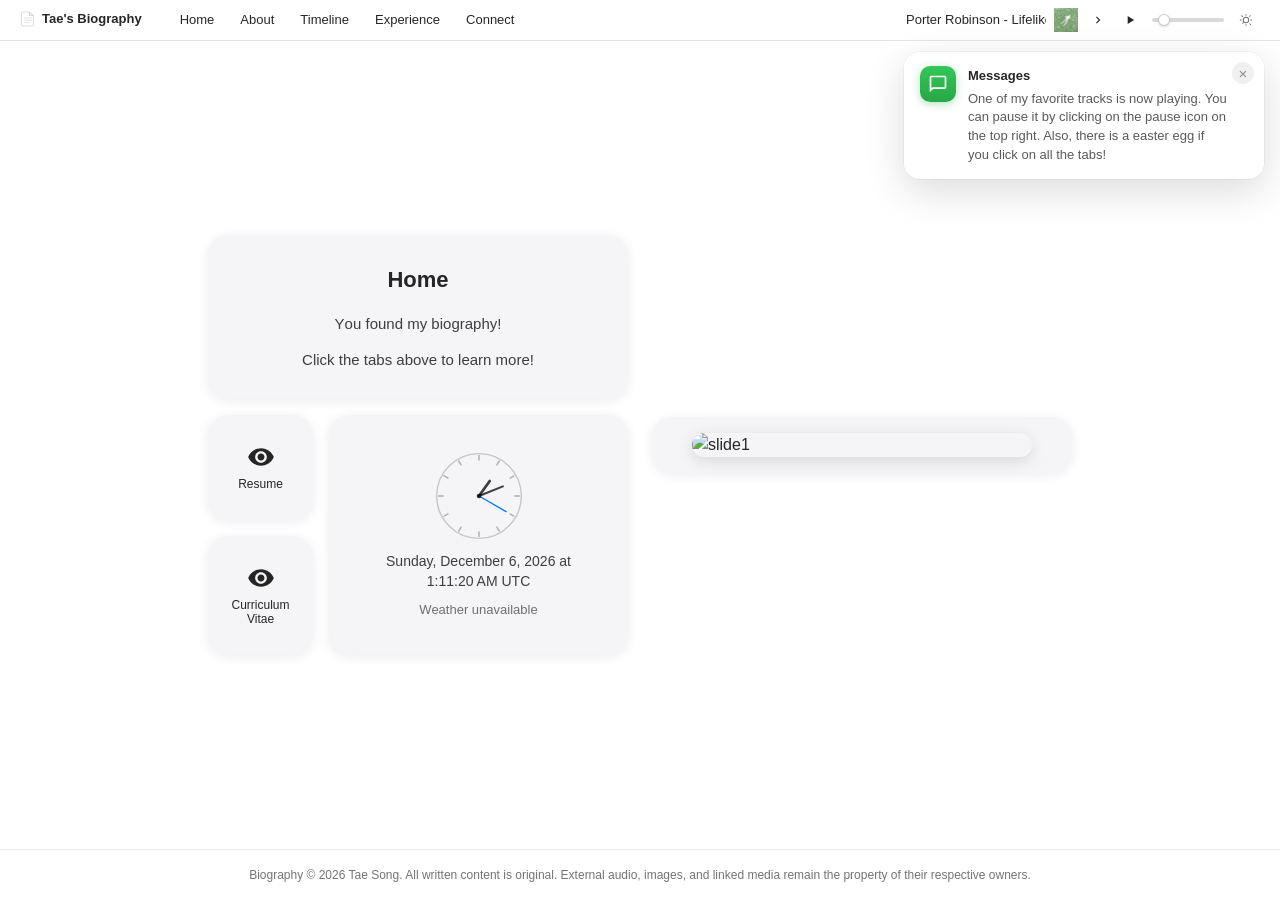
==== index.html @ cfa3c1d7 "Update 0.1 Updated grammar Updated Melon project tab Updated meta bubbles within project tabs Update" ====
<!DOCTYPE html>
<html lang="en">
<head>
    <meta charset="UTF-8">
    <meta name="viewport" content="width=device-width, initial-scale=1.0">
    <title>Tae's Portfolio</title>
    <script>
        (function () {
            var loc = window.location;
            var base = document.createElement('base');

            function applyTheme() {
                var storedTheme = null;
                try { storedTheme = localStorage.getItem('theme-preference'); } catch (e) {}
                var systemDark = window.matchMedia('(prefers-color-scheme: dark)').matches;
                if (storedTheme === 'dark' || (storedTheme !== 'light' && systemDark)) {
                    document.documentElement.classList.add('system-dark-mode');
                    document.documentElement.style.colorScheme = 'dark';
                } else {
                    document.documentElement.style.colorScheme = 'light';
                }
            }

            if (loc.protocol === 'file:') {
                base.href = loc.href.slice(0, loc.href.lastIndexOf('/') + 1);
                document.head.appendChild(base);
                applyTheme();
                return;
            }

            var path = loc.pathname;
            var lastSegment = path.split('/').pop() || '';
            if (!lastSegment.includes('.') && !path.endsWith('/')) {
                loc.replace(path + '/' + loc.search + loc.hash);
                return;
            }

            base.href = path.endsWith('/') ? path : path.slice(0, path.lastIndexOf('/') + 1);
            document.head.appendChild(base);
            applyTheme();
        })();
    </script>
    <link rel="stylesheet" href="style.css">
</head>
<body>
    <nav>
        <div class="menu-bar-brand-wrap">
            <button type="button" class="menu-bar-brand" id="brandMenuBtn" aria-haspopup="true" aria-expanded="false" aria-controls="brandMenu">
                <svg class="menu-bar-doc-icon" viewBox="0 0 16 16" aria-hidden="true">
                    <path fill="#ffffff" stroke="rgba(0, 0, 0, 0.18)" stroke-width="0.75" d="M2.5 1h6.793L13.5 4.707V14a1 1 0 0 1-1 1H2.5a1 1 0 0 1-1-1V2a1 1 0 0 1 1-1z"/>
                    <path fill="rgba(0, 0, 0, 0.05)" stroke="rgba(0, 0, 0, 0.18)" stroke-width="0.75" d="M9.293 1H9.5v3.5H13.5"/>
                    <path fill="none" stroke="rgba(0, 0, 0, 0.15)" stroke-width="0.75" stroke-linecap="round" d="M4.5 7h7M4.5 9.25h7M4.5 11.5h4.5"/>
                </svg>
                <span class="menu-bar-title" data-content="site-title">Tae's Portfolio</span>
            </button>
            <div class="brand-menu" id="brandMenu" hidden role="menu" aria-label="Site information">
                <ul class="brand-menu-list" data-content="brand-dates"></ul>
            </div>
        </div>
        <a href="#home" data-page="home" class="active">Home</a>
        <a href="#about" data-page="about">About</a>
        <a href="#timeline" data-page="timeline">Timeline</a>
        <a href="#experience" data-page="experience">Experience</a>
        <a href="#connect" data-page="connect">Connect</a>

        <div class="music-player">
            <span class="music-title" id="musicTitle">
                <span class="music-title-track">
                    <span class="music-title-copy">Porter Robinson - Lifelike (Official Audio)</span>
                    <span class="music-title-copy" aria-hidden="true">Porter Robinson - Lifelike (Official Audio)</span>
                </span>
            </span>
            <img src="misc/nav/audio-cover.jpg" alt="Porter Robinson - Lifelike cover" class="music-cover" width="24" height="24">
            <a href="https://youtu.be/ijmUdI_c-fk?si=U2_dOmO92Yh82moR" class="music-link" target="_blank" rel="noopener noreferrer" aria-label="Open Porter Robinson - Lifelike (Official Audio) on YouTube">
                <svg class="music-link-icon" viewBox="0 0 24 24" aria-hidden="true">
                    <path fill="currentColor" d="M8.59 16.59L13.17 12 8.59 7.41 10 6l6 6-6 6-1.41-1.41z"/>
                </svg>
            </a>
            <button type="button" class="music-btn" id="playPause" aria-label="Play music" aria-pressed="false">
                <svg class="music-icon" id="playIcon" viewBox="0 0 24 24" aria-hidden="true">
                    <path fill="currentColor" d="M8 5v14l11-7z"/>
                </svg>
                <svg class="music-icon hidden" id="pauseIcon" viewBox="0 0 24 24" aria-hidden="true">
                    <path fill="currentColor" d="M6 4h4v16H6V4zm8 0h4v16h-4V4z"/>
                </svg>
            </button>
            <input type="range" id="volumeControl" class="volume-slider" min="0" max="1" step="0.01" value="0.1" aria-label="Volume">
            <button type="button" class="music-theme-btn" id="musicThemeBtn" aria-label="Switch to dark mode">
                <svg class="music-theme-icon-svg music-theme-icon-light" viewBox="0 0 24 24" aria-hidden="true">
                    <path fill="currentColor" d="M12 17.5a5.5 5.5 0 1 1 0-11 5.5 5.5 0 0 1 0 11Zm0-1.75a3.75 3.75 0 1 0 0-7.5 3.75 3.75 0 0 0 0 7.5ZM12 1.25a.75.75 0 0 1 .75.75v2.19a.75.75 0 0 1-1.5 0V2a.75.75 0 0 1 .75-.75Zm0 17.81a.75.75 0 0 1 .75.75V22a.75.75 0 0 1-1.5 0v-2.19a.75.75 0 0 1 .75-.75ZM4.05 4.05a.75.75 0 0 1 1.06 0l1.55 1.55a.75.75 0 1 1-1.06 1.06L4.05 5.11a.75.75 0 0 1 0-1.06Zm13.85 13.85a.75.75 0 0 1 1.06 0l1.55 1.55a.75.75 0 1 1-1.06 1.06l-1.55-1.55a.75.75 0 0 1 0-1.06ZM1.25 12a.75.75 0 0 1 .75-.75h2.19a.75.75 0 0 1 0 1.5H2a.75.75 0 0 1-.75-.75Zm17.81 0a.75.75 0 0 1 .75-.75H22a.75.75 0 0 1 0 1.5h-2.19a.75.75 0 0 1-.75-.75ZM5.6 18.4a.75.75 0 0 1 0-1.06l1.55-1.55a.75.75 0 1 1 1.06 1.06l-1.55 1.55a.75.75 0 0 1-1.06 0ZM17.45 6.55a.75.75 0 0 1 0-1.06l1.55-1.55a.75.75 0 1 1 1.06 1.06l-1.55 1.55a.75.75 0 0 1-1.06 0Z"/>
                </svg>
                <svg class="music-theme-icon-svg music-theme-icon-dark" viewBox="0 0 24 24" aria-hidden="true">
                    <path fill="currentColor" d="M12.1 2.25c.35 0 .67.2.82.52 1.17 2.44 3.7 4.14 6.65 4.14.62 0 1.22.08 1.8.23a.88.88 0 0 1 .62 1.01c-.91 4.36-4.68 7.6-9.15 7.6-5.15 0-9.33-4.18-9.33-9.33 0-3.82 2.3-7.1 5.59-8.53a.88.88 0 0 1 1.02.5 8.64 8.64 0 0 0 1.58 3.36Z"/>
                </svg>
            </button>
        </div>
    </nav>

    <audio id="audio" loop>
        <source src="misc/nav/audio1.mp3" type="audio/mpeg">
        Your browser does not support the audio element.
    </audio>

    <div class="page-viewport" id="pageViewport">
        <section class="page-panel is-active" data-page="home" aria-label="Home">
            <div class="home-main">
                <div class="home-left">
                    <div class="bubble bubble-text" data-content="home-bubble"></div>
                    <div class="home-actions">
                        <div class="home-downloads">
                            <button type="button" class="bubble bubble-preview-btn" data-content="home-download" data-download-id="resume" aria-label="Preview resume">
                                <svg class="preview-icon" viewBox="0 0 24 24" aria-hidden="true">
                                    <path fill="currentColor" d="M12 4.5C7 4.5 2.73 7.61 1 12c1.73 4.39 6 7.5 11 7.5s9.27-3.11 11-7.5c-1.73-4.39-6-7.5-11-7.5zM12 17c-2.76 0-5-2.24-5-5s2.24-5 5-5 5 2.24 5 5-2.24 5-5 5zm0-8c-1.66 0-3 1.34-3 3s1.34 3 3 3 3-1.34 3-3-1.34-3-3-3z"/>
                                </svg>
                                <span></span>
                            </button>
                            <button type="button" class="bubble bubble-preview-btn" data-content="home-download" data-download-id="cv" aria-label="Preview curriculum vitae">
                                <svg class="preview-icon" viewBox="0 0 24 24" aria-hidden="true">
                                    <path fill="currentColor" d="M12 4.5C7 4.5 2.73 7.61 1 12c1.73 4.39 6 7.5 11 7.5s9.27-3.11 11-7.5c-1.73-4.39-6-7.5-11-7.5zM12 17c-2.76 0-5-2.24-5-5s2.24-5 5-5 5 2.24 5 5-2.24 5-5 5zm0-8c-1.66 0-3 1.34-3 3s1.34 3 3 3 3-1.34 3-3-1.34-3-3-3z"/>
                                </svg>
                                <span></span>
                            </button>
                        </div>
                        <div class="bubble bubble-date" aria-live="polite">
                            <div class="analog-clock" id="local-analog-clock" aria-hidden="true">
                                <svg class="analog-clock-face" viewBox="0 0 100 100" role="presentation">
                                    <circle class="analog-clock-ring" cx="50" cy="50" r="46"></circle>
                                    <line class="analog-clock-tick" x1="50" y1="6" x2="50" y2="11"></line>
                                    <line class="analog-clock-tick" x1="50" y1="6" x2="50" y2="11" transform="rotate(30 50 50)"></line>
                                    <line class="analog-clock-tick" x1="50" y1="6" x2="50" y2="11" transform="rotate(60 50 50)"></line>
                                    <line class="analog-clock-tick" x1="50" y1="6" x2="50" y2="11" transform="rotate(90 50 50)"></line>
                                    <line class="analog-clock-tick" x1="50" y1="6" x2="50" y2="11" transform="rotate(120 50 50)"></line>
                                    <line class="analog-clock-tick" x1="50" y1="6" x2="50" y2="11" transform="rotate(150 50 50)"></line>
                                    <line class="analog-clock-tick" x1="50" y1="6" x2="50" y2="11" transform="rotate(180 50 50)"></line>
                                    <line class="analog-clock-tick" x1="50" y1="6" x2="50" y2="11" transform="rotate(210 50 50)"></line>
                                    <line class="analog-clock-tick" x1="50" y1="6" x2="50" y2="11" transform="rotate(240 50 50)"></line>
                                    <line class="analog-clock-tick" x1="50" y1="6" x2="50" y2="11" transform="rotate(270 50 50)"></line>
                                    <line class="analog-clock-tick" x1="50" y1="6" x2="50" y2="11" transform="rotate(300 50 50)"></line>
                                    <line class="analog-clock-tick" x1="50" y1="6" x2="50" y2="11" transform="rotate(330 50 50)"></line>
                                    <line class="analog-clock-hand analog-clock-hour" x1="50" y1="50" x2="50" y2="30"></line>
                                    <line class="analog-clock-hand analog-clock-minute" x1="50" y1="50" x2="50" y2="22"></line>
                                    <line class="analog-clock-hand analog-clock-second" x1="50" y1="50" x2="50" y2="16"></line>
                                    <circle class="analog-clock-cap" cx="50" cy="50" r="2.5"></circle>
                                </svg>
                            </div>
                            <time id="local-date"></time>
                            <p class="bubble-weather" id="local-weather">Loading weather…</p>
                        </div>
                    </div>
                </div>
                <div class="bubble bubble-image">
                    <img src="misc/home/slide1.jpg" alt="" data-content="home-image">
                </div>
            </div>
        </section>

        <section class="page-panel" data-page="about" aria-label="About">
            <div class="about-main">
                <div class="about-header" data-content="about-header"></div>

                <div class="about-bubbles" data-content="about-bubbles"></div>
            </div>
        </section>

        <section class="page-panel" data-page="timeline" aria-label="Timeline">
            <div class="timeline-main">
                <div class="timeline-header" data-content="timeline-header"></div>

                <div class="timeline-sections" data-content="timeline-sections"></div>
            </div>
        </section>

        <section class="page-panel" data-page="experience" aria-label="Experience">
            <div class="experience-main">
                <div class="about-header" data-content="experience-header"></div>

                <div class="experience-columns">
                    <section class="experience-column" aria-labelledby="experience-professional-heading">
                        <h3 class="experience-column-heading" id="experience-professional-heading" data-content="experience-professional-heading"></h3>
                        <div class="experience-items" data-content="experience-professional-items"></div>
                    </section>

                    <section class="experience-column" aria-labelledby="experience-academic-heading">
                        <h3 class="experience-column-heading" id="experience-academic-heading" data-content="experience-academic-heading"></h3>
                        <div class="experience-items" data-content="experience-academic-items"></div>
                    </section>
                </div>

                <section class="experience-projects" aria-labelledby="experience-projects-heading">
                    <h3 class="experience-column-heading" id="experience-projects-heading" data-content="experience-projects-heading"></h3>
                    <div class="experience-items experience-projects-items" data-content="experience-projects-items"></div>
                </section>
            </div>
        </section>

        <section class="page-panel" data-page="connect" aria-label="Connect">
            <div class="connect-main">
                <div class="connect-header" data-content="connect-header"></div>

                <div class="connect-links">
                    <a href="https://www.instagram.com/soju.tae/" class="bubble connect-bubble" data-connect="instagram" target="_blank" rel="noopener noreferrer">
                        <svg class="connect-icon" viewBox="0 0 24 24" aria-hidden="true">
                            <path fill="currentColor" d="M12 2.163c3.204 0 3.584.012 4.85.07 3.252.148 4.771 1.691 4.919 4.919.058 1.265.069 1.645.069 4.849 0 3.205-.012 3.584-.069 4.849-.149 3.225-1.664 4.771-4.919 4.919-1.266.058-1.644.07-4.85.07-3.204 0-3.584-.012-4.849-.07-3.26-.149-4.771-1.699-4.919-4.92-.058-1.265-.07-1.644-.07-4.849 0-3.204.013-3.583.07-4.849.149-3.227 1.664-4.771 4.919-4.919 1.266-.057 1.645-.069 4.849-.069zm0-2.163c-3.259 0-3.667.014-4.947.072-4.358.2-6.78 2.618-6.98 6.98-.059 1.281-.073 1.689-.073 4.948 0 3.259.014 3.668.072 4.948.2 4.358 2.618 6.78 6.98 6.98 1.281.058 1.689.072 4.948.072 3.259 0 3.668-.014 4.948-.072 4.354-.2 6.782-2.618 6.979-6.98.059-1.28.073-1.689.073-4.948 0-3.259-.014-3.667-.072-4.947-.196-4.354-2.617-6.78-6.979-6.98-1.281-.059-1.69-.073-4.949-.073zm0 5.838c-3.403 0-6.162 2.759-6.162 6.162s2.759 6.163 6.162 6.163 6.162-2.759 6.162-6.163c0-3.403-2.759-6.162-6.162-6.162zm0 10.162c-2.209 0-4-1.79-4-4 0-2.209 1.791-4 4-4s4 1.791 4 4c0 2.21-1.791 4-4 4zm6.406-11.845c-.796 0-1.441.645-1.441 1.44s.645 1.44 1.441 1.44c.795 0 1.439-.645 1.439-1.44s-.644-1.44-1.439-1.44z"/>
                        </svg>
                        <span></span>
                    </a>

                    <a href="https://www.facebook.com/song.tw.01" class="bubble connect-bubble" data-connect="facebook" target="_blank" rel="noopener noreferrer">
                        <svg class="connect-icon" viewBox="0 0 24 24" aria-hidden="true">
                            <path fill="currentColor" d="M24 12.073c0-6.627-5.373-12-12-12s-12 5.373-12 12c0 5.99 4.388 10.954 10.125 11.854v-8.385H7.078v-3.47h3.047V9.43c0-3.007 1.792-4.669 4.533-4.669 1.312 0 2.686.235 2.686.235v2.953H15.83c-1.491 0-1.956.925-1.956 1.874v2.25h3.328l-.532 3.47h-2.796v8.385C19.612 23.027 24 18.062 24 12.073z"/>
                        </svg>
                        <span></span>
                    </a>

                    <a href="https://www.linkedin.com/in/twsong/" class="bubble connect-bubble" data-connect="linkedin" target="_blank" rel="noopener noreferrer">
                        <svg class="connect-icon" viewBox="0 0 24 24" aria-hidden="true">
                            <path fill="currentColor" d="M20.447 20.452h-3.554v-5.569c0-1.328-.027-3.037-1.852-3.037-1.853 0-2.136 1.445-2.136 2.939v5.667H9.351V9h3.414v1.561h.046c.477-.9 1.637-1.85 3.37-1.85 3.601 0 4.267 2.37 4.267 5.455v6.286zM5.337 7.433c-1.144 0-2.063-.926-2.063-2.065 0-1.138.92-2.063 2.063-2.063 1.14 0 2.064.925 2.064 2.063 0 1.139-.925 2.065-2.064 2.065zm1.782 13.019H3.555V9h3.564v11.452zM22.225 0H1.771C.792 0 0 .774 0 1.729v20.542C0 23.227.792 24 1.771 24h20.451C23.2 24 24 23.227 24 22.271V1.729C24 .774 23.2 0 22.222 0h.003z"/>
                        </svg>
                        <span></span>
                    </a>

                    <button type="button" class="bubble connect-bubble" id="emailBubble" data-connect="email" aria-haspopup="dialog" aria-controls="emailPopup">
                        <span class="connect-icon connect-icon-at" aria-hidden="true">@</span>
                        <span></span>
                    </button>
                </div>
            </div>
        </section>

        <section class="page-panel" data-page="easter-egg" aria-label="Easter Egg" hidden>
            <div class="easter-egg-main">
                <div class="bubble easter-egg-bubble">
                    <div class="easter-egg-gif-stage">
                        <img src="misc/easter-egg/ee-intro.gif" alt="U I A cat" class="easter-egg-gif" width="200" height="200" loading="lazy" decoding="async">
                    </div>
                </div>
            </div>
        </section>
    </div>

    <footer>
        <p data-content="footer"></p>
    </footer>

    <div class="pdf-preview" id="pdfPreview" hidden>
        <div class="pdf-preview-backdrop" data-close-preview></div>
        <div class="pdf-preview-dialog bubble" role="dialog" aria-modal="true" aria-labelledby="pdfPreviewTitle">
            <div class="pdf-preview-header">
                <div class="window-controls">
                    <button type="button" class="window-control window-control-close" data-close-preview aria-label="Close preview"></button>
                    <button type="button" class="window-control window-control-maximize" aria-label="Enter full screen" aria-pressed="false"></button>
                </div>
                <h3 id="pdfPreviewTitle">Preview</h3>
            </div>
            <iframe id="pdfPreviewFrame" class="pdf-preview-frame" title="PDF preview"></iframe>
        </div>
    </div>

    <div class="email-popup" id="emailPopup" hidden>
        <div class="email-popup-backdrop" data-close-email></div>
        <div class="email-popup-dialog bubble" role="dialog" aria-modal="true" aria-labelledby="emailPopupTitle">
            <div class="email-popup-header">
                <div class="window-controls">
                    <button type="button" class="window-control window-control-close" data-close-email aria-label="Close email popup"></button>
                    <button type="button" class="window-control window-control-maximize" aria-label="Enter full screen" aria-pressed="false"></button>
                </div>
                <h3 id="emailPopupTitle">Email</h3>
            </div>
            <div class="email-popup-body">
                <form id="emailForm" class="email-compose-form" novalidate>
                    <label class="email-field">
                        <span class="email-field-label">Your email</span>
                        <input type="email" id="emailFrom" name="email" required autocomplete="email" placeholder="you@example.com">
                    </label>
                    <label class="email-field">
                        <span class="email-field-label">Subject</span>
                        <input type="text" id="emailSubject" name="subject" required autocomplete="off" placeholder="What's this about?">
                    </label>
                    <label class="email-field">
                        <span class="email-field-label">Message</span>
                        <textarea id="emailMessage" name="message" required rows="5" placeholder="Write your message…"></textarea>
                    </label>
                    <input type="text" name="_honey" class="email-honey" tabindex="-1" autocomplete="off" aria-hidden="true">
                    <div class="email-form-actions">
                        <button type="submit" class="bubble email-send-btn" id="emailSubmitBtn">Send Email</button>
                    </div>
                    <p class="email-form-status" id="emailFormStatus" role="status" aria-live="polite" hidden></p>
                </form>
            </div>
        </div>
    </div>

    <div class="experience-popup" id="experiencePopup" hidden>
        <div class="experience-popup-backdrop" data-close-experience></div>
        <div class="experience-popup-dialog bubble" role="dialog" aria-modal="true" aria-labelledby="experiencePopupOrganization">
            <div class="experience-popup-chrome">
                <div class="window-controls">
                    <button type="button" class="window-control window-control-close" data-close-experience aria-label="Close experience popup"></button>
                    <button type="button" class="window-control window-control-maximize" aria-label="Enter full screen" aria-pressed="false"></button>
                </div>
            </div>
            <div class="experience-popup-content">
                <div class="bubble experience-popup-section experience-popup-header-section">
                    <div class="experience-popup-header-inner">
                        <div class="experience-popup-logos" id="experiencePopupLogos"></div>
                        <h3 class="experience-popup-organization" id="experiencePopupOrganization"></h3>
                    </div>
                </div>
                <div class="bubble experience-popup-section experience-popup-subheader-section" id="experiencePopupSubheaderCombined">
                    <p class="experience-popup-meta" id="experiencePopupLocationCombined"></p>
                    <p class="experience-popup-meta" id="experiencePopupDurationCombined"></p>
                </div>
                <div class="bubble experience-popup-section experience-popup-meta-section" id="experiencePopupLocationSection" hidden>
                    <p class="experience-popup-tags-heading">Location</p>
                    <p class="experience-popup-meta" id="experiencePopupLocation"></p>
                </div>
                <div class="bubble experience-popup-section experience-popup-meta-section" id="experiencePopupDurationSection" hidden>
                    <p class="experience-popup-tags-heading">Duration</p>
                    <p class="experience-popup-meta" id="experiencePopupDuration"></p>
                </div>
                <div class="bubble experience-popup-section experience-popup-meta-section" id="experiencePopupStatusSection" hidden>
                    <p class="experience-popup-tags-heading">Status</p>
                    <p class="experience-popup-meta" id="experiencePopupStatus"></p>
                </div>
                <div class="bubble experience-popup-section experience-popup-meta-section" id="experiencePopupTypeSection" hidden>
                    <p class="experience-popup-tags-heading">Type</p>
                    <p class="experience-popup-meta" id="experiencePopupType"></p>
                </div>
                <div class="bubble experience-popup-section experience-popup-meta-section" id="experiencePopupTitleSection" hidden>
                    <p class="experience-popup-tags-heading">Title</p>
                    <p class="experience-popup-meta" id="experiencePopupTitle"></p>
                </div>
                <div class="bubble experience-popup-section experience-popup-meta-section" id="experiencePopupUnitSection" hidden>
                    <p class="experience-popup-tags-heading">Unit</p>
                    <p class="experience-popup-meta" id="experiencePopupUnit"></p>
                </div>
                <div class="bubble experience-popup-section experience-popup-meta-section" id="experiencePopupMajorSection" hidden>
                    <p class="experience-popup-tags-heading">Major</p>
                    <p class="experience-popup-meta" id="experiencePopupFocus"></p>
                </div>
                <div class="bubble experience-popup-section experience-popup-meta-section" id="experiencePopupMinorSection" hidden>
                    <p class="experience-popup-tags-heading">Minor</p>
                    <p class="experience-popup-meta" id="experiencePopupSecondaryFocus"></p>
                </div>
                <div class="bubble experience-popup-section experience-popup-meta-section" id="experiencePopupWebsiteSection" hidden>
                    <p class="experience-popup-tags-heading">Website</p>
                    <a class="experience-popup-meta experience-popup-website-link" id="experiencePopupWebsite" href="#" target="_blank" rel="noopener noreferrer"></a>
                </div>
                <div class="bubble experience-popup-section experience-popup-body-section">
                    <p class="experience-popup-tags-heading">Details</p>
                    <div id="experiencePopupBody"></div>
                </div>
                <div class="bubble experience-popup-section experience-popup-courses-section" id="experiencePopupCourses" hidden>
                    <p class="experience-popup-tags-heading">Courses</p>
                    <div class="sub-bubbles experience-popup-tag-list" id="experiencePopupCourseList"></div>
                </div>
                <div class="bubble experience-popup-section experience-popup-tools-section" id="experiencePopupLanguage" hidden>
                    <p class="experience-popup-tags-heading">Language</p>
                    <div class="sub-bubbles experience-popup-tag-list" id="experiencePopupLanguageList"></div>
                </div>
                <div class="bubble experience-popup-section experience-popup-tools-section" id="experiencePopupTools" hidden>
                    <p class="experience-popup-tags-heading">Tools</p>
                    <div class="sub-bubbles experience-popup-tag-list" id="experiencePopupToolsList"></div>
                </div>
                <div class="bubble experience-popup-section experience-popup-tools-section" id="experiencePopupServices" hidden>
                    <p class="experience-popup-tags-heading">Services</p>
                    <div class="sub-bubbles experience-popup-tag-list" id="experiencePopupServicesList"></div>
                </div>
                <div class="bubble experience-popup-section experience-popup-tools-section" id="experiencePopupResources" hidden>
                    <p class="experience-popup-tags-heading">Resources</p>
                    <div class="sub-bubbles experience-popup-tag-list" id="experiencePopupResourcesList"></div>
                </div>
                <div class="bubble experience-popup-section experience-popup-credentials-section" id="experiencePopupCredentials">
                    <p class="experience-popup-tags-heading">Honors &amp; Credentials</p>
                    <div class="sub-bubbles experience-popup-tag-list" id="experiencePopupCredentialsList"></div>
                </div>
            </div>
        </div>
    </div>

    <div class="page-toast-stack" id="pageToastStack" hidden role="status" aria-live="polite"></div>

    <script src="audio.js"></script>
    <script src="app.js"></script>
</body>
</html>
---- style.css ----
:root {
	--primary-color: #000000;
	--font-system: -apple-system, BlinkMacSystemFont, "SF Pro Text", "Helvetica Neue", sans-serif;
	--page-bg: #ffffff;
	--page-text: rgba(0, 0, 0, 0.85);
	--surface-bg: #f5f5f7;
	--surface-hover: #ebebed;
	--surface-elevated-bg: #ffffff;
	--card-bg: #ffffff;
	--nav-bg: #ffffff;
	--footer-bg: #ffffff;
	--footer-text: rgba(0, 0, 0, 0.55);
	--border-color: rgba(0, 0, 0, 0.1);
	--border-subtle: rgba(0, 0, 0, 0.08);
	--bubble-shadow: 0 2px 12px rgba(0, 0, 0, 0.08);
	--text-secondary: rgba(0, 0, 0, 0.75);
	--text-muted: rgba(0, 0, 0, 0.55);
	--text-heading: rgba(0, 0, 0, 0.92);
	--text-body: rgba(0, 0, 0, 0.75);
	--text-caption: rgba(0, 0, 0, 0.65);
	--text-subtle: rgba(0, 0, 0, 0.55);
	--text-faint: rgba(0, 0, 0, 0.42);
	--toast-bg: rgba(255, 255, 255, 0.78);
	--toast-close-bg: rgba(0, 0, 0, 0.06);
	--toast-close-hover-bg: rgba(0, 0, 0, 0.1);
	--input-bg: #ffffff;
	--input-border: rgba(0, 0, 0, 0.12);
	--input-text: rgba(0, 0, 0, 0.85);
	--chrome-border: rgba(0, 0, 0, 0.08);
	--menu-bg: rgba(255, 255, 255, 0.92);
	--nav-icon-color: rgba(0, 0, 0, 0.85);
	--nav-icon-color-muted: rgba(0, 0, 0, 0.55);
	--timeline-line-color: rgba(0, 0, 0, 0.15);
	--timeline-dot-border: rgba(0, 0, 0, 0.35);
	--timeline-dot-bg: #ffffff;
}

* {
	box-sizing: border-box;
}

html {
	-webkit-text-size-adjust: 100%;
	color-scheme: light dark;
	background-color: var(--page-bg);
}

body {
	font-family: var(--font-system);
	line-height: 1.5;
	margin: 0;
	min-height: 100vh;
	display: flex;
	flex-direction: column;
	background-color: var(--page-bg);
	color: var(--page-text);
}

a {
	text-decoration: none;
	color: var(--primary-color);
}

nav {
	display: flex;
	align-items: center;
	justify-content: flex-start;
	gap: 2px;
	width: 100%;
	padding: 6px 16px;
	border-bottom: 1px solid var(--border-color);
	background-color: var(--nav-bg);
	flex-shrink: 0;
}

nav a {
	display: inline-block;
	padding: 2px 10px;
	margin: 0 2px;
	font-size: 13px;
	font-weight: 400;
	line-height: 16px;
	color: rgba(0, 0, 0, 0.85);
	border-radius: 4px;
	transition: background-color 0.12s ease;
}

nav a:hover {
	background-color: rgba(0, 0, 0, 0.08);
}

nav a:active {
	background-color: rgba(0, 0, 0, 0.12);
}

nav a.active {
	font-weight: 500;
}

.nav-easter-egg {
	display: inline-block;
}

nav .menu-bar-brand-wrap {
	position: relative;
	margin-right: 8px;
}

nav .menu-bar-brand {
	display: inline-flex;
	align-items: center;
	gap: 6px;
	padding: 2px 6px 2px 4px;
	border: none;
	background: transparent;
	border-radius: 4px;
	font-family: inherit;
	cursor: pointer;
	transition: background-color 0.12s ease;
}

nav .menu-bar-brand:hover {
	background-color: rgba(0, 0, 0, 0.08);
}

nav .menu-bar-brand:active,
nav .menu-bar-brand.is-open {
	background-color: rgba(0, 0, 0, 0.12);
}

.brand-menu {
	position: absolute;
	top: calc(100% + 6px);
	left: 0;
	z-index: 1200;
	min-width: 240px;
	padding: 4px 0;
	background: var(--menu-bg);
	backdrop-filter: blur(24px) saturate(180%);
	-webkit-backdrop-filter: blur(24px) saturate(180%);
	border-radius: 10px;
	box-shadow:
		0 8px 32px rgba(0, 0, 0, 0.14),
		0 0 0 0.5px rgba(0, 0, 0, 0.1);
}

.brand-menu[hidden] {
	display: none;
}

.brand-menu-list {
	list-style: none;
	margin: 0;
	padding: 0;
}

.brand-menu-list li {
	padding: 8px 14px;
	font-size: 13px;
	line-height: 1.35;
	color: var(--text-body);
	white-space: nowrap;
}

.menu-bar-doc-icon {
	width: 16px;
	height: 16px;
	flex-shrink: 0;
}

nav .menu-bar-title {
	padding: 2px 10px 2px 0;
	font-size: 13px;
	font-weight: 700;
	line-height: 16px;
	color: rgba(0, 0, 0, 0.85);
}

.music-player {
	margin-left: auto;
	display: flex;
	align-items: center;
	gap: 8px;
	padding: 2px 6px;
	border-radius: 6px;
}

.music-theme-btn {
	display: inline-flex;
	align-items: center;
	justify-content: center;
	width: 24px;
	height: 24px;
	padding: 0;
	border: none;
	border-radius: 4px;
	background: transparent;
	cursor: pointer;
	color: var(--nav-icon-color-muted);
	flex-shrink: 0;
	transition: background-color 0.12s ease, color 0.12s ease;
}

.music-theme-btn:hover {
	background-color: rgba(0, 0, 0, 0.08);
}

.music-theme-btn:active {
	background-color: rgba(0, 0, 0, 0.12);
}

.music-theme-icon-svg {
	width: 14px;
	height: 14px;
}

.music-theme-icon-dark {
	display: none;
}

html.system-dark-mode .music-theme-icon-light,
html.easter-egg-dark-mode .music-theme-icon-light {
	display: none;
}

html.system-dark-mode .music-theme-icon-dark,
html.easter-egg-dark-mode .music-theme-icon-dark {
	display: block;
}

.music-title {
	max-width: 140px;
	overflow: hidden;
	font-size: 13px;
	font-weight: 400;
	line-height: 16px;
	color: rgba(0, 0, 0, 0.85);
	flex-shrink: 0;
}

.music-title-track {
	display: inline-flex;
	align-items: center;
	white-space: nowrap;
	will-change: transform;
}

.music-title-copy {
	flex-shrink: 0;
}

.music-title-copy + .music-title-copy {
	padding-left: 2.5em;
}

.music-title.is-scrolling .music-title-track {
	animation: music-title-stream var(--scroll-duration, 12s) linear infinite;
}

.music-title.is-scrolling.is-marquee-paused .music-title-track {
	animation-play-state: paused;
}

@keyframes music-title-stream {
	from {
		transform: translateX(0);
	}

	to {
		transform: translateX(calc(-1 * var(--marquee-distance, 0px)));
	}
}

@media (prefers-reduced-motion: reduce) {
	.music-title.is-scrolling .music-title-track {
		animation: none;
	}

	.music-title {
		text-overflow: ellipsis;
	}

	.music-title-copy + .music-title-copy {
		display: none;
	}
}

nav .music-link {
	display: inline-flex;
	align-items: center;
	justify-content: center;
	width: 24px;
	height: 24px;
	padding: 0;
	margin: 0;
	flex-shrink: 0;
	border-radius: 4px;
	color: var(--nav-icon-color);
	transition: background-color 0.12s ease, color 0.12s ease;
}

nav .music-link:hover {
	background-color: rgba(0, 0, 0, 0.08);
}

nav .music-link:active {
	background-color: rgba(0, 0, 0, 0.12);
}

.music-link-icon {
	display: block;
	width: 14px;
	height: 14px;
	flex-shrink: 0;
}

.music-btn {
	display: inline-flex;
	align-items: center;
	justify-content: center;
	width: 24px;
	height: 24px;
	padding: 0;
	border: none;
	border-radius: 4px;
	background: transparent;
	color: var(--nav-icon-color);
	cursor: pointer;
	transition: background-color 0.12s ease, color 0.12s ease;
}

.music-btn.is-playing {
	background-color: rgba(0, 0, 0, 0.08);
}

.music-btn:hover {
	background-color: rgba(0, 0, 0, 0.08);
}

.music-btn:active {
	background-color: rgba(0, 0, 0, 0.12);
}

.music-icon {
	width: 14px;
	height: 14px;
}

.music-icon.hidden {
	display: none;
}

.volume-slider {
	-webkit-appearance: none;
	appearance: none;
	width: 72px;
	height: 4px;
	border-radius: 2px;
	background: rgba(0, 0, 0, 0.15);
	outline: none;
	cursor: pointer;
}

.volume-slider::-webkit-slider-thumb {
	-webkit-appearance: none;
	appearance: none;
	width: 12px;
	height: 12px;
	border-radius: 50%;
	background: #fff;
	border: 1px solid rgba(0, 0, 0, 0.2);
	box-shadow: 0 1px 3px rgba(0, 0, 0, 0.15);
}

.volume-slider::-moz-range-thumb {
	width: 12px;
	height: 12px;
	border-radius: 50%;
	background: #fff;
	border: 1px solid rgba(0, 0, 0, 0.2);
	box-shadow: 0 1px 3px rgba(0, 0, 0, 0.15);
}

.volume-slider::-moz-range-track {
	height: 4px;
	border-radius: 2px;
	background: rgba(0, 0, 0, 0.15);
}

#audio {
	display: none;
}

.page-viewport {
	flex: 1;
	position: relative;
	overflow: hidden;
	min-height: 0;
}

.page-panel {
	position: absolute;
	inset: 0;
	overflow-x: hidden;
	overflow-y: auto;
	padding: 32px 24px;
	visibility: hidden;
	pointer-events: none;
}

.page-panel[hidden] {
	display: none !important;
	visibility: hidden !important;
	pointer-events: none !important;
}

.page-panel.is-active {
	visibility: visible;
	pointer-events: auto;
	z-index: 1;
}

.page-panel.is-animating {
	transition: transform var(--page-transition-duration, 0.11s) cubic-bezier(0.22, 1, 0.36, 1);
	will-change: transform;
}

.page-panel.is-entering.is-animating {
	z-index: 3;
}

.page-panel.is-exiting.is-animating {
	z-index: 2;
}

.page-panel.is-entering.from-right {
	transform: translateX(100%);
}

.page-panel.is-entering.from-left {
	transform: translateX(-100%);
}

.page-panel.is-exiting.to-left.is-visible {
	transform: translateX(-100%);
}

.page-panel.is-exiting.to-right.is-visible {
	transform: translateX(100%);
}

.page-panel.is-entering.is-visible {
	transform: translateX(0);
}

@media (prefers-reduced-motion: reduce) {
	.page-panel.is-animating {
		transition: none;
	}
}

footer {
	text-align: center;
	padding: 16px;
	font-size: 12px;
	color: var(--footer-text);
	border-top: 1px solid var(--border-subtle);
	background-color: var(--footer-bg);
	flex-shrink: 0;
}

footer p {
	margin: 0;
}

/* Index — two bubbles */
.home-main {
	display: flex;
	align-items: center;
	justify-content: center;
	gap: 24px;
	flex-wrap: wrap;
	max-width: 960px;
	min-height: 100%;
	margin: 0 auto;
}

.home-left {
	display: flex;
	flex-direction: column;
	gap: 16px;
	flex: 1 1 320px;
	max-width: 420px;
}

.bubble-text {
	text-align: center;
}

.home-welcome {
	text-align: center;
	line-height: 1.55;
	margin: 0 0 10px;
	color: var(--text-body);
}

.home-welcome:last-of-type {
	margin-bottom: 0;
}

.home-welcome.is-waving .wave-char {
	display: inline-block;
	animation: home-welcome-wave 0.55s ease-in-out 1 both;
	animation-delay: calc(var(--wave-i) * 0.045s);
}

@keyframes home-welcome-wave {
	0%,
	100% {
		transform: translateY(0);
	}

	40% {
		transform: translateY(-7px);
	}
}

@media (prefers-reduced-motion: reduce) {
	.home-welcome.is-waving .wave-char {
		animation: none;
	}
}

.home-actions {
	display: flex;
	align-items: stretch;
	gap: 16px;
	width: 100%;
}

.home-downloads {
	display: flex;
	flex-direction: column;
	gap: 16px;
	width: 25%;
	min-width: 88px;
	flex-shrink: 0;
}

.bubble-preview-btn {
	width: 100%;
	aspect-ratio: 1;
	padding: 16px 12px;
	display: flex;
	flex-direction: column;
	align-items: center;
	justify-content: center;
	gap: 6px;
	font-size: 12px;
	font-weight: 500;
	color: inherit;
	border: none;
	font-family: inherit;
	cursor: pointer;
	transition: background-color 0.12s ease, box-shadow 0.12s ease;
}

.bubble-preview-btn span {
	text-align: center;
	line-height: 1.2;
}

.bubble-preview-btn:hover {
	background-color: var(--surface-hover);
	box-shadow: 0 4px 16px rgba(0, 0, 0, 0.1);
}

.preview-icon {
	width: 28px;
	height: 28px;
	color: var(--nav-icon-color);
}

.pdf-preview {
	position: fixed;
	inset: 0;
	z-index: 1000;
	display: flex;
	align-items: center;
	justify-content: center;
	padding: 24px;
	pointer-events: none;
}

.pdf-preview.is-open {
	pointer-events: auto;
}

.pdf-preview[hidden] {
	display: none;
}

.pdf-preview-backdrop {
	position: absolute;
	inset: 0;
	background: rgba(0, 0, 0, 0.35);
	opacity: 0;
	transition: opacity 0.35s ease;
}

.pdf-preview.is-open .pdf-preview-backdrop {
	opacity: 1;
}

.pdf-preview-dialog {
	position: relative;
	width: min(900px, 100%);
	height: min(85vh, 800px);
	padding: 0;
	display: flex;
	flex-direction: column;
	overflow: hidden;
	transform-origin: center center;
	backface-visibility: hidden;
	contain: layout paint;
}

.pdf-preview-dialog.is-flip-animating {
	will-change: transform;
}

.pdf-preview-header,
.pdf-preview-frame {
	opacity: 0;
}

.pdf-preview.is-content-visible .pdf-preview-header,
.pdf-preview.is-content-visible .pdf-preview-frame {
	opacity: 1;
	transition: opacity 0.2s ease;
}

.pdf-preview.is-closing .pdf-preview-header,
.pdf-preview.is-closing .pdf-preview-frame {
	opacity: 0;
	transition: none;
}

.pdf-preview.is-closing .pdf-preview-backdrop {
	opacity: 0;
}

.pdf-preview-header {
	position: relative;
	display: flex;
	align-items: center;
	justify-content: center;
	padding: 12px 20px;
	border-bottom: 1px solid rgba(0, 0, 0, 0.08);
}

.window-controls {
	position: absolute;
	left: 16px;
	z-index: 2;
	display: flex;
	align-items: center;
	gap: 8px;
}

.window-control {
	width: 12px;
	height: 12px;
	border-radius: 50%;
	flex-shrink: 0;
}

.window-control-close {
	border: 0.5px solid rgba(0, 0, 0, 0.12);
	background: #ff5f57;
	padding: 0;
	cursor: pointer;
	display: inline-flex;
	align-items: center;
	justify-content: center;
	color: rgba(0, 0, 0, 0);
	font-size: 10px;
	font-weight: 700;
	line-height: 1;
	transition: color 0.12s ease;
}

.window-controls:hover .window-control-close {
	color: rgba(0, 0, 0, 0.55);
}

.window-control-close::before {
	content: "×";
}

.window-control-minimize {
	background: #febc2e;
	border: 0.5px solid rgba(0, 0, 0, 0.12);
}

.window-control-maximize {
	border: 0.5px solid rgba(0, 0, 0, 0.12);
	background: #28c840;
	padding: 0;
	cursor: pointer;
	display: inline-flex;
	align-items: center;
	justify-content: center;
	color: rgba(0, 0, 0, 0);
	font-size: 9px;
	font-weight: 700;
	line-height: 1;
	transition: color 0.12s ease;
}

.window-controls:hover .window-control-maximize {
	color: rgba(0, 0, 0, 0.55);
}

.window-control-maximize::before {
	content: "⤢";
}

.window-control-maximize[aria-pressed="true"]::before {
	content: "⤡";
}

.pdf-preview:has(.is-fullscreen),
.email-popup:has(.is-fullscreen),
.experience-popup:has(.is-fullscreen) {
	padding: 0;
	align-items: stretch;
}

.pdf-preview-dialog.is-fullscreen,
.email-popup-dialog.is-fullscreen,
.experience-popup-dialog.is-fullscreen {
	width: 100%;
	height: 100%;
	max-width: none;
	max-height: none;
	border-radius: 0;
}

.email-popup-dialog.is-fullscreen {
	display: flex;
	flex-direction: column;
}

.email-popup-dialog.is-fullscreen .email-popup-body {
	flex: 1;
	min-height: 0;
	overflow-y: auto;
}

.pdf-preview-header h3 {
	margin: 0;
	font-size: 13px;
	font-weight: 600;
	color: var(--text-body);
}

.pdf-preview-frame {
	flex: 1;
	width: 100%;
	border: none;
	background: #fff;
	content-visibility: auto;
}

.bubble-date {
	flex: 1;
	padding: 16px 20px;
	display: flex;
	flex-direction: column;
	align-items: center;
	justify-content: center;
	gap: 10px;
	text-align: center;
	font-size: 14px;
	font-weight: 500;
	color: var(--text-body);
	line-height: 1.4;
}

.analog-clock {
	width: 92px;
	height: 92px;
	flex-shrink: 0;
}

.analog-clock-face {
	display: block;
	width: 100%;
	height: 100%;
}

.analog-clock-ring {
	fill: none;
	stroke: var(--text-muted);
	stroke-width: 1.5;
	opacity: 0.35;
}

.analog-clock-tick {
	stroke: var(--text-muted);
	stroke-width: 1.5;
	stroke-linecap: round;
	opacity: 0.55;
}

.analog-clock-hand {
	stroke: var(--text-body);
	stroke-linecap: round;
}

.analog-clock-hour {
	stroke-width: 3;
}

.analog-clock-minute {
	stroke-width: 2.25;
}

.analog-clock-second {
	stroke: rgba(0, 122, 255, 1);
	stroke-width: 1.5;
}

.analog-clock-cap {
	fill: var(--text-body);
}

.bubble-weather {
	margin: 0;
	font-size: 13px;
	font-weight: 500;
	color: var(--text-muted);
}

.bubble {
	background: var(--surface-bg);
	border-radius: 20px;
	padding: 28px 32px;
	box-shadow: var(--bubble-shadow);
}

.bubble-text h2 {
	margin: 0 0 16px;
	font-size: 22px;
	font-weight: 600;
	text-align: center;
	color: var(--page-text);
}

.bubble-text p {
	margin: 0 0 12px;
	font-size: 15px;
	color: var(--text-body);
}

.bubble-text p:last-child {
	margin-bottom: 0;
}

.bubble-image {
	display: flex;
	align-items: center;
	justify-content: center;
	padding: 16px;
	flex: 1 1 320px;
	max-width: 420px;
}

.bubble-image img {
	width: 100%;
	max-width: 340px;
	height: auto;
	border-radius: 12px;
	object-fit: cover;
	box-shadow: 0 4px 16px rgba(0, 0, 0, 0.12);
}

/* About — horizontal bubbles */
.about-main {
	max-width: 100%;
	margin: 0 auto;
	padding-bottom: 16px;
	min-height: 100%;
	display: flex;
	flex-direction: column;
	justify-content: center;
}

.about-header {
	text-align: center;
	margin-bottom: 24px;
	padding: 0 24px;
	width: 100%;
}

.about-header h2 {
	font-size: 22px;
	font-weight: 600;
	margin: 0 0 8px;
	color: var(--text-heading);
}

.about-header p {
	font-size: 15px;
	color: var(--text-body);
	margin: 0;
}

.about-bubbles {
	overflow-x: auto;
	overflow-y: hidden;
	width: 100%;
	padding: 8px 24px 24px;
	scroll-snap-type: x proximity;
	-webkit-overflow-scrolling: touch;
}

.about-bubbles-track {
	display: flex;
	flex-direction: row;
	flex-wrap: nowrap;
	align-items: stretch;
	gap: 20px;
	width: max-content;
	margin-inline: auto;
}

.about-bubble {
	flex: 0 0 320px;
	max-width: 360px;
	scroll-snap-align: center;
	text-align: left;
}

.about-bubble h3 {
	margin: 0 0 12px;
	font-size: 16px;
	font-weight: 600;
	color: var(--text-heading);
}

.about-bubble p {
	margin: 0 0 12px;
	font-size: 15px;
	color: var(--text-body);
	line-height: 1.6;
}

.about-bubble p:last-child {
	margin-bottom: 0;
}

.sub-bubbles {
	display: flex;
	flex-wrap: wrap;
	gap: 10px;
}

.sub-bubble {
	display: inline-flex;
	align-items: center;
	padding: 10px 16px;
	font-size: 14px;
	font-weight: 500;
	line-height: 1.3;
	color: var(--text-body);
	background: var(--surface-elevated-bg);
	border-radius: 14px;
	box-shadow: 0 1px 8px rgba(0, 0, 0, 0.08);
}

/* Connect */
.connect-main {
	display: flex;
	flex-direction: column;
	align-items: center;
	max-width: 480px;
	margin: 0 auto;
	padding-bottom: 16px;
}

.connect-header {
	text-align: center;
	margin-bottom: 24px;
}

.connect-header h2 {
	font-size: 22px;
	font-weight: 600;
	margin: 0 0 8px;
	color: var(--text-heading);
}

.connect-header p {
	font-size: 15px;
	color: var(--text-body);
	margin: 0;
}

.connect-links {
	display: flex;
	flex-direction: column;
	gap: 16px;
	width: 100%;
}

.connect-bubble {
	display: flex;
	align-items: center;
	gap: 14px;
	padding: 18px 24px;
	font-size: 15px;
	font-weight: 500;
	color: var(--page-text);
	background-color: var(--card-bg);
	transition: background-color 0.12s ease, box-shadow 0.12s ease;
}

.connect-bubble:hover {
	background-color: var(--surface-hover);
	box-shadow: 0 4px 16px rgba(0, 0, 0, 0.1);
}

button.connect-bubble {
	width: 100%;
	border: none;
	font-family: inherit;
	cursor: pointer;
	text-align: left;
}

.connect-icon {
	width: 24px;
	height: 24px;
	flex-shrink: 0;
	color: var(--nav-icon-color);
}

.connect-icon-at {
	display: inline-flex;
	align-items: center;
	justify-content: center;
	font-size: 22px;
	font-weight: 600;
	line-height: 1;
}

/* Easter Egg */
.page-panel[data-page="easter-egg"] {
	overflow: hidden;
}

.easter-egg-sparks {
	position: fixed;
	top: 0;
	left: 0;
	display: none;
	width: 100vw;
	height: 100vh;
	pointer-events: none;
	z-index: 10000;
}

.easter-egg-sparks.is-active {
	display: block;
}

.easter-egg-fireflies {
	position: fixed;
	top: 0;
	left: 0;
	display: none;
	width: 100vw;
	height: 100vh;
	pointer-events: none;
	z-index: 1;
}

.easter-egg-fireflies.is-active {
	display: none;
}

html.system-dark-mode .easter-egg-fireflies.is-active,
html.easter-egg-dark-mode .easter-egg-fireflies.is-active {
	display: block;
	opacity: 0;
	transition: opacity 2.8s ease;
}

html.system-dark-mode .easter-egg-fireflies.is-active.is-fading-in,
html.easter-egg-dark-mode .easter-egg-fireflies.is-active.is-fading-in,
html.system-dark-mode .easter-egg-fireflies.is-active.is-continuous,
html.easter-egg-dark-mode .easter-egg-fireflies.is-active.is-continuous {
	opacity: 1;
}

html.system-dark-mode .easter-egg-fireflies.is-active.is-continuous,
html.easter-egg-dark-mode .easter-egg-fireflies.is-active.is-continuous {
	transition: none;
}

@media (prefers-reduced-motion: reduce) {
	html.system-dark-mode .easter-egg-fireflies.is-active,
	html.easter-egg-dark-mode .easter-egg-fireflies.is-active {
		transition: none;
	}

	html.system-dark-mode .easter-egg-fireflies.is-active.is-fading-in,
	html.easter-egg-dark-mode .easter-egg-fireflies.is-active.is-fading-in,
	html.system-dark-mode .easter-egg-fireflies.is-active.is-continuous,
	html.easter-egg-dark-mode .easter-egg-fireflies.is-active.is-continuous {
		opacity: 1;
	}
}

.easter-egg-fireworks {
	position: fixed;
	top: 0;
	left: 0;
	display: none;
	width: 100vw;
	height: 100vh;
	pointer-events: none;
	z-index: 8500;
}

.easter-egg-fireworks.is-active {
	display: block;
}

html.easter-egg-finale-active {
	overflow: hidden;
	overscroll-behavior: none;
}

html.easter-egg-finale-active body {
	overflow: hidden;
	overscroll-behavior: none;
}

.page-viewport.easter-egg-finale-shake {
	animation: easter-egg-page-shake 0.13s linear infinite;
	transform-origin: center center;
	will-change: transform;
}

nav.easter-egg-finale-shake {
	animation: easter-egg-nav-shake 0.11s linear infinite;
	transform-origin: center center;
	will-change: transform;
}

@keyframes easter-egg-page-shake {
	0%, 100% { transform: translate3d(0, 0, 0); }
	20% { transform: translate3d(calc(-2px * var(--shake-intensity, 1)), calc(1px * var(--shake-intensity, 1)), 0); }
	40% { transform: translate3d(calc(2px * var(--shake-intensity, 1)), calc(-1px * var(--shake-intensity, 1)), 0); }
	60% { transform: translate3d(calc(-1px * var(--shake-intensity, 1)), calc(-2px * var(--shake-intensity, 1)), 0); }
	80% { transform: translate3d(calc(1px * var(--shake-intensity, 1)), calc(2px * var(--shake-intensity, 1)), 0); }
}

@keyframes easter-egg-nav-shake {
	0%, 100% { transform: translate3d(0, 0, 0); }
	25% { transform: translate3d(calc(-1px * var(--shake-intensity, 1)), calc(1px * var(--shake-intensity, 1)), 0); }
	50% { transform: translate3d(calc(1px * var(--shake-intensity, 1)), calc(-1px * var(--shake-intensity, 1)), 0); }
	75% { transform: translate3d(calc(-1px * var(--shake-intensity, 1)), 0, 0); }
}

@media (prefers-reduced-motion: reduce) {
	.page-viewport.easter-egg-finale-shake,
	nav.easter-egg-finale-shake {
		animation: none;
	}
}

.easter-egg-main {
	display: flex;
	align-items: center;
	justify-content: center;
	min-height: calc(100vh - 120px);
	padding: 24px;
}

.easter-egg-bubble {
	display: flex;
	align-items: center;
	justify-content: center;
	padding: 28px 32px;
}

.easter-egg-bubble.is-multi-cats {
	padding: 16px;
	width: min(100%, 920px);
}

.easter-egg-gif-stage {
	display: flex;
	align-items: center;
	justify-content: center;
	width: 100%;
}

.easter-egg-gif-stage.is-multi {
	display: grid;
	gap: 10px;
	width: 100%;
	justify-items: center;
}

.easter-egg-gif-stage.is-multi[data-count="12"] {
	grid-template-columns: repeat(4, minmax(0, 1fr));
}

.easter-egg-gif-stage.is-multi[data-count="24"] {
	grid-template-columns: repeat(6, minmax(0, 1fr));
}

.easter-egg-gif {
	display: block;
	width: min(100%, 280px);
	height: auto;
	border-radius: 12px;
}

.easter-egg-gif-stage.is-multi .easter-egg-gif {
	width: 100%;
	max-width: 120px;
}

/* Easter egg — slow dark mode transition */
html.easter-egg-dark-transition {
	--easter-egg-dark-duration: 12s;
}

@media (prefers-reduced-motion: reduce) {
	html.easter-egg-dark-transition {
		--easter-egg-dark-duration: 0.01s;
	}
}

html.easter-egg-dark-transition body,
html.easter-egg-dark-transition nav,
html.easter-egg-dark-transition footer,
html.easter-egg-dark-transition .bubble,
html.easter-egg-dark-transition .brand-menu,
html.easter-egg-dark-transition .page-toast-inner,
html.easter-egg-dark-transition .experience-bubble,
html.easter-egg-dark-transition .connect-bubble,
html.easter-egg-dark-transition nav a,
html.easter-egg-dark-transition nav .menu-bar-title,
html.easter-egg-dark-transition nav .music-title,
html.easter-egg-dark-transition nav .music-theme-btn,
html.easter-egg-dark-transition nav .music-link,
html.easter-egg-dark-transition nav .music-btn,
html.easter-egg-dark-transition .about-header h2,
html.easter-egg-dark-transition .about-header p,
html.easter-egg-dark-transition .connect-header h2,
html.easter-egg-dark-transition .connect-header p,
html.easter-egg-dark-transition .bubble-text p,
html.easter-egg-dark-transition .about-bubble p,
html.easter-egg-dark-transition .brand-menu-list li,
html.easter-egg-dark-transition .page-toast-title,
html.easter-egg-dark-transition .page-toast-message,
html.easter-egg-dark-transition .page-toast-close,
html.easter-egg-dark-transition .experience-column-heading,
html.easter-egg-dark-transition .experience-label,
html.easter-egg-dark-transition .timeline-subheader,
html.easter-egg-dark-transition .timeline-date,
html.easter-egg-dark-transition .timeline-text,
html.easter-egg-dark-transition a {
	transition:
		background-color var(--easter-egg-dark-duration) ease,
		color var(--easter-egg-dark-duration) ease,
		border-color var(--easter-egg-dark-duration) ease,
		box-shadow var(--easter-egg-dark-duration) ease;
}

html.easter-egg-dark-transition .timeline::before,
html.easter-egg-dark-transition .timeline-dot {
	transition:
		background-color var(--easter-egg-dark-duration) ease,
		border-color var(--easter-egg-dark-duration) ease;
}

html.easter-egg-dark-transition body {
	background-color: var(--page-bg);
}

html.system-dark-mode,
html.easter-egg-dark-mode {
	--primary-color: #f5f5f7;
	--page-bg: #0b0b0d;
	--page-text: rgba(255, 255, 255, 0.9);
	--surface-bg: #1a1a1e;
	--surface-hover: #242428;
	--surface-elevated-bg: #242428;
	--card-bg: #1a1a1e;
	--nav-bg: #111114;
	--footer-bg: #111114;
	--footer-text: rgba(255, 255, 255, 0.55);
	--border-color: rgba(255, 255, 255, 0.12);
	--border-subtle: rgba(255, 255, 255, 0.1);
	--bubble-shadow: 0 2px 12px rgba(0, 0, 0, 0.45);
	--text-secondary: rgba(255, 255, 255, 0.7);
	--text-muted: rgba(255, 255, 255, 0.55);
	--text-heading: rgba(255, 255, 255, 0.92);
	--text-body: rgba(255, 255, 255, 0.75);
	--text-caption: rgba(255, 255, 255, 0.65);
	--text-subtle: rgba(255, 255, 255, 0.55);
	--text-faint: rgba(255, 255, 255, 0.42);
	--toast-bg: rgba(28, 28, 30, 0.82);
	--toast-close-bg: rgba(255, 255, 255, 0.1);
	--toast-close-hover-bg: rgba(255, 255, 255, 0.16);
	--input-bg: #2c2c2e;
	--input-border: rgba(255, 255, 255, 0.15);
	--input-text: rgba(255, 255, 255, 0.88);
	--chrome-border: rgba(255, 255, 255, 0.1);
	--menu-bg: rgba(28, 28, 30, 0.92);
	--nav-icon-color: rgba(255, 255, 255, 0.88);
	--nav-icon-color-muted: rgba(255, 255, 255, 0.55);
	--timeline-line-color: rgba(255, 255, 255, 0.42);
	--timeline-dot-border: rgba(255, 255, 255, 0.62);
	--timeline-dot-bg: var(--surface-bg);
	color-scheme: dark;
}

html.theme-changing,
html.theme-changing body,
html.theme-changing nav,
html.theme-changing footer,
html.theme-changing .bubble,
html.theme-changing .experience-bubble,
html.theme-changing .experience-icon,
html.theme-changing .experience-label-icon,
html.theme-changing .experience-popup-logo,
html.theme-changing .connect-bubble,
html.theme-changing .email-send-btn,
html.theme-changing .brand-menu,
html.theme-changing .bubble-date,
html.theme-changing .bubble-weather,
html.theme-changing .bubble-text,
html.theme-changing .about-bubble,
html.theme-changing .sub-bubble,
html.theme-changing .experience-column-heading,
html.theme-changing .timeline-subheader,
html.theme-changing .page-toast-inner,
html.theme-changing .experience-popup-dialog,
html.theme-changing .email-popup-dialog,
html.theme-changing .experience-popup-section {
	transition:
		background-color 0.2s ease,
		color 0.2s ease,
		border-color 0.2s ease,
		box-shadow 0.2s ease;
}

html.theme-changing .experience-label-icon[src*="au-logo"],
html.theme-changing .experience-popup-logo[src*="au-logo"] {
	transition: filter 0.2s ease;
}

html.theme-changing .timeline::before,
html.theme-changing .timeline-dot {
	transition:
		background-color 0.2s ease,
		border-color 0.2s ease;
}

html.system-dark-mode nav a,
html.system-dark-mode nav .menu-bar-title,
html.system-dark-mode nav .music-title,
html.system-dark-mode nav .music-theme-btn,
html.system-dark-mode nav .music-link,
html.system-dark-mode nav .music-btn,
html.easter-egg-dark-mode nav a,
html.easter-egg-dark-mode nav .menu-bar-title,
html.easter-egg-dark-mode nav .music-title,
html.easter-egg-dark-mode nav .music-theme-btn,
html.easter-egg-dark-mode nav .music-link,
html.easter-egg-dark-mode nav .music-btn {
	color: rgba(255, 255, 255, 0.88);
}

html.system-dark-mode nav a:hover,
html.system-dark-mode nav .menu-bar-brand:hover,
html.system-dark-mode nav .music-theme-btn:hover,
html.system-dark-mode nav .music-link:hover,
html.system-dark-mode nav .music-btn:hover,
html.easter-egg-dark-mode nav a:hover,
html.easter-egg-dark-mode nav .menu-bar-brand:hover,
html.easter-egg-dark-mode nav .music-theme-btn:hover,
html.easter-egg-dark-mode nav .music-link:hover,
html.easter-egg-dark-mode nav .music-btn:hover {
	background-color: rgba(255, 255, 255, 0.1);
}

html.system-dark-mode nav a:active,
html.system-dark-mode nav .menu-bar-brand:active,
html.system-dark-mode nav .menu-bar-brand.is-open,
html.system-dark-mode nav .music-theme-btn:active,
html.system-dark-mode nav .music-link:active,
html.system-dark-mode nav .music-btn:active,
html.easter-egg-dark-mode nav a:active,
html.easter-egg-dark-mode nav .menu-bar-brand:active,
html.easter-egg-dark-mode nav .menu-bar-brand.is-open,
html.easter-egg-dark-mode nav .music-theme-btn:active,
html.easter-egg-dark-mode nav .music-link:active,
html.easter-egg-dark-mode nav .music-btn:active {
	background-color: rgba(255, 255, 255, 0.16);
}

html.system-dark-mode nav .music-btn.is-playing,
html.easter-egg-dark-mode nav .music-btn.is-playing {
	background-color: rgba(255, 255, 255, 0.12);
}

html.system-dark-mode footer,
html.easter-egg-dark-mode footer {
	color: var(--footer-text);
}

html.system-dark-mode .bubble,
html.easter-egg-dark-mode .bubble {
	box-shadow: var(--bubble-shadow);
}

html.system-dark-mode .brand-menu,
html.easter-egg-dark-mode .brand-menu {
	box-shadow:
		0 8px 32px rgba(0, 0, 0, 0.45),
		0 0 0 0.5px rgba(255, 255, 255, 0.12);
}

html.system-dark-mode .experience-bubble,
html.easter-egg-dark-mode .experience-bubble {
	box-shadow: 0 2px 12px rgba(0, 0, 0, 0.4);
}

html.system-dark-mode .experience-bubble:hover,
html.system-dark-mode .experience-bubble:focus-visible,
html.easter-egg-dark-mode .experience-bubble:hover,
html.easter-egg-dark-mode .experience-bubble:focus-visible {
	background-color: var(--surface-hover);
}

html.system-dark-mode .connect-bubble:hover,
html.easter-egg-dark-mode .connect-bubble:hover {
	background-color: var(--surface-hover);
}

html.system-dark-mode .page-toast-inner,
html.easter-egg-dark-mode .page-toast-inner {
	box-shadow:
		0 12px 40px rgba(0, 0, 0, 0.45),
		0 0 0 0.5px rgba(255, 255, 255, 0.1);
}

html.system-dark-mode .volume-slider,
html.easter-egg-dark-mode .volume-slider {
	background: rgba(255, 255, 255, 0.2);
}

html.system-dark-mode .volume-slider::-webkit-slider-thumb,
html.easter-egg-dark-mode .volume-slider::-webkit-slider-thumb {
	background: #2c2c2e;
	border-color: rgba(255, 255, 255, 0.25);
}

html.system-dark-mode .volume-slider::-moz-range-thumb,
html.easter-egg-dark-mode .volume-slider::-moz-range-thumb {
	background: #2c2c2e;
	border-color: rgba(255, 255, 255, 0.25);
}

html.system-dark-mode .volume-slider::-moz-range-track,
html.easter-egg-dark-mode .volume-slider::-moz-range-track {
	background: rgba(255, 255, 255, 0.2);
}

html.system-dark-mode .experience-column-heading,
html.easter-egg-dark-mode .experience-column-heading,
html.system-dark-mode .timeline-subheader,
html.easter-egg-dark-mode .timeline-subheader {
	color: var(--text-heading);
}

/* Experience */
.experience-main {
	display: flex;
	flex-direction: column;
	align-items: center;
	max-width: 960px;
	margin: 0 auto;
	padding-bottom: 16px;
}

.experience-columns {
	display: grid;
	grid-template-columns: 1fr 1fr;
	gap: 24px;
	width: 100%;
	padding: 0 24px;
}

.experience-column {
	display: flex;
	flex-direction: column;
	gap: 16px;
	min-width: 0;
}

.experience-column-heading {
	margin: 0;
	font-size: 17px;
	font-weight: 600;
	text-align: center;
	color: var(--text-heading);
}

.experience-items {
	display: flex;
	flex-direction: column;
	gap: 16px;
	width: 100%;
}

.experience-projects {
	display: flex;
	flex-direction: column;
	align-items: center;
	gap: 16px;
	width: 100%;
	margin-top: 32px;
	padding: 0 24px;
}

.experience-projects-items {
	width: min(100%, 480px);
}

.experience-bubble {
	display: flex;
	align-items: center;
	gap: 14px;
	padding: 18px 24px;
	font-size: 15px;
	font-weight: 500;
	color: var(--page-text);
	background-color: var(--card-bg);
	width: 100%;
	border: none;
	font-family: inherit;
	cursor: pointer;
	text-align: left;
	transition: box-shadow 0.15s ease, background-color 0.12s ease;
}

.experience-bubble:hover,
.experience-bubble:focus-visible {
	background-color: var(--surface-hover);
	box-shadow:
		0 4px 16px rgba(0, 0, 0, 0.1),
		inset 0 0 0 2px rgba(0, 122, 255, 0.38);
	outline: none;
}

.experience-icon {
	display: inline-flex;
	align-items: center;
	justify-content: center;
	width: 36px;
	height: 36px;
	flex-shrink: 0;
	border-radius: 10px;
	overflow: hidden;
}

.experience-icon-svg {
	width: 100%;
	height: 100%;
}

.experience-icon-img {
	width: 100%;
	height: 100%;
	object-fit: contain;
	border-radius: 10px;
}

.experience-bubble[data-experience="northrop-grumman"] .experience-icon,
.experience-bubble[data-experience="usmc"] .experience-icon,
.experience-bubble[data-experience="umd"] .experience-icon,
.experience-bubble[data-experience="umgc"] .experience-icon,
.experience-bubble[data-experience="aacc"] .experience-icon,
.experience-bubble[data-experience="dau"] .experience-icon,
.experience-bubble[data-experience="pvm"] .experience-icon,
.experience-bubble[data-experience="securitas"] .experience-icon {
	background-color: transparent;
}

.experience-popup-logo[src*="ng-logo"],
.experience-popup-logo[src*="usmc-ega"],
.experience-popup-logo[src*="umd-logo"],
.experience-popup-logo[src*="umgc-logo"],
.experience-popup-logo[src*="aacc-logo"],
.experience-popup-logo[src*="dau-logo"],
.experience-popup-logo[src*="pvm-logo"],
.experience-popup-logo[src*="securitas-logo"] {
	background-color: transparent;
}

.experience-bubble-even {
	width: 100%;
}

.experience-label-even {
	flex: 1;
	display: flex;
	align-items: center;
	justify-content: flex-start;
	gap: 14px;
	min-width: 0;
}

.experience-label {
	display: inline-flex;
	align-items: center;
	flex-wrap: wrap;
	gap: 0;
	line-height: 1.3;
	flex: 1;
	min-width: 0;
}

.experience-status-dot {
	position: relative;
	width: 10px;
	height: 10px;
	flex-shrink: 0;
	margin-left: auto;
	border-radius: 50%;
	color: rgba(255, 59, 48, 0.75);
	background-color: #ff3b30;
	box-shadow: 0 0 6px 1px rgba(255, 59, 48, 0.55);
	animation: experience-status-breathe 2.4s ease-in-out infinite;
}

.experience-status-dot.is-current {
	color: rgba(52, 199, 89, 0.75);
	background-color: #34c759;
	box-shadow: 0 0 6px 1px rgba(52, 199, 89, 0.55);
}

.experience-status-dot.is-in-progress {
	color: rgba(255, 204, 0, 0.85);
	background-color: #ffcc00;
	box-shadow: 0 0 6px 1px rgba(255, 204, 0, 0.55);
}

.experience-status-dot::after {
	content: '';
	position: absolute;
	inset: -4px;
	border-radius: 50%;
	border: 1.5px solid currentColor;
	opacity: 0;
	animation: experience-status-ring 2.4s ease-in-out infinite;
}

@keyframes experience-status-breathe {
	0%, 100% {
		transform: scale(1);
		opacity: 1;
	}

	50% {
		transform: scale(1.08);
		opacity: 0.82;
	}
}

@keyframes experience-status-ring {
	0%, 100% {
		transform: scale(0.85);
		opacity: 0;
	}

	50% {
		transform: scale(1.15);
		opacity: 0.55;
	}
}

@media (prefers-reduced-motion: reduce) {
	.experience-status-dot,
	.experience-status-dot::after {
		animation: none;
	}
}

.experience-label-part {
	line-height: 1.3;
	text-align: center;
}

.experience-label-icon {
	width: 36px;
	height: 36px;
	object-fit: contain;
	flex-shrink: 0;
	margin: 0;
}

.experience-label-icon[src*="au-logo"],
.experience-popup-logo[src*="au-logo"] {
	border-radius: 10px;
}

html.system-dark-mode .experience-label-icon[src*="au-logo"],
html.system-dark-mode .experience-popup-logo[src*="au-logo"],
html.easter-egg-dark-mode .experience-label-icon[src*="au-logo"],
html.easter-egg-dark-mode .experience-popup-logo[src*="au-logo"] {
	filter: brightness(0) invert(1);
}

/* Experience popup */
.experience-popup {
	position: fixed;
	inset: 0;
	z-index: 1000;
	display: flex;
	align-items: center;
	justify-content: center;
	padding: 24px;
	pointer-events: none;
}

.experience-popup.is-open {
	pointer-events: auto;
}

.experience-popup[hidden] {
	display: none;
}

.experience-popup-backdrop {
	position: absolute;
	inset: 0;
	background: rgba(0, 0, 0, 0.35);
	opacity: 0;
	transition: opacity 0.3s ease;
}

.experience-popup.is-open .experience-popup-backdrop {
	opacity: 1;
}

.experience-popup-dialog {
	position: relative;
	display: flex;
	flex-direction: column;
	width: 75vw;
	height: 75vh;
	max-width: calc(100% - 48px);
	max-height: calc(100% - 48px);
	padding: 0;
	overflow: hidden;
	opacity: 0;
	transform: scale(0.96);
	transition: opacity 0.3s ease, transform 0.3s cubic-bezier(0.22, 1, 0.36, 1);
}

.experience-popup.is-open .experience-popup-dialog {
	opacity: 1;
	transform: scale(1);
}

.experience-popup-chrome {
	position: relative;
	display: flex;
	align-items: center;
	padding: 12px 20px;
	border-bottom: 1px solid var(--chrome-border);
}

.experience-popup-content {
	display: flex;
	flex-direction: column;
	flex: 1;
	min-height: 0;
	gap: 14px;
	padding: 20px 20px 36px;
	overflow-y: auto;
}

.experience-popup-section {
	padding: 18px 20px;
	box-shadow: 0 1px 8px rgba(0, 0, 0, 0.06);
	flex-shrink: 0;
}

.experience-popup-header-inner {
	display: flex;
	align-items: center;
	gap: 14px;
}

.experience-popup-logos {
	display: inline-flex;
	align-items: center;
	gap: 8px;
	flex-shrink: 0;
}

.experience-popup-logo {
	width: 40px;
	height: 40px;
	object-fit: contain;
	flex-shrink: 0;
}

.experience-popup-organization {
	margin: 0;
	font-size: 17px;
	font-weight: 600;
	line-height: 1.3;
	color: var(--text-heading);
}

.experience-popup-meta {
	margin: 0;
	font-size: 14px;
	line-height: 1.45;
	color: var(--text-caption);
}

.experience-popup-meta + .experience-popup-meta {
	margin-top: 6px;
}

a.experience-popup-website-link {
	word-break: break-word;
}

a.experience-popup-website-link:hover {
	text-decoration: underline;
}

.experience-popup-body-section p {
	margin: 0 0 12px;
	font-size: 15px;
	line-height: 1.6;
	color: var(--text-body);
}

.experience-popup-body-section p:last-child {
	margin-bottom: 0;
}

.experience-popup-courses-section,
.experience-popup-credentials-section,
.experience-popup-tools-section,
.experience-popup-meta-section {
	padding: 18px 20px;
}

.experience-popup-tags-heading {
	margin: 0 0 12px;
	font-size: 14px;
	font-weight: 600;
	line-height: 1.3;
	color: var(--text-heading);
}

.experience-popup-tag-list {
	gap: 8px;
}

.experience-popup-tag-list .sub-bubble {
	font-size: 13px;
	padding: 8px 14px;
	border-radius: 12px;
}

a.experience-course-link {
	text-decoration: none;
	cursor: pointer;
	transition: background-color 0.15s ease, box-shadow 0.15s ease;
}

a.experience-course-link.is-in-view {
	animation: experience-course-link-glow 2.8s ease-out forwards;
	transition: background-color 0.15s ease;
	position: relative;
	z-index: 1;
}

a.experience-course-link:hover {
	background: var(--surface-hover);
	box-shadow: 0 2px 10px rgba(0, 0, 0, 0.1), 0 0 10px 2px rgba(0, 122, 255, 0.45);
}

a.experience-course-link:focus-visible {
	outline: 2px solid rgba(0, 122, 255, 0.55);
	outline-offset: 2px;
}

@keyframes experience-course-link-glow {
	0% {
		box-shadow: 0 1px 8px rgba(0, 0, 0, 0.08);
	}

	35% {
		box-shadow: 0 1px 8px rgba(0, 0, 0, 0.08), 0 0 14px 3px rgba(0, 122, 255, 0.58);
	}

	100% {
		box-shadow: 0 1px 8px rgba(0, 0, 0, 0.08);
	}
}

@media (prefers-reduced-motion: reduce) {
	a.experience-course-link.is-in-view {
		animation: none;
		box-shadow: 0 1px 8px rgba(0, 0, 0, 0.08), 0 0 8px 2px rgba(0, 122, 255, 0.45);
	}
}

/* Timeline */
.timeline-main {
	max-width: 100%;
	margin: 0 auto;
	padding-bottom: 16px;
}

.timeline-header {
	text-align: center;
	margin-bottom: 24px;
	padding: 0 24px;
}

.timeline-header h2 {
	font-size: 22px;
	font-weight: 600;
	margin: 0 0 8px;
	color: var(--text-heading);
}

.timeline-header p {
	font-size: 15px;
	color: var(--text-body);
	margin: 0;
}

.timeline-sections {
	display: flex;
	flex-direction: column;
	gap: 32px;
}

.timeline-section {
	max-width: 960px;
	margin: 0 auto;
	width: 100%;
}

.timeline-subheader {
	margin: 0 0 16px;
	padding: 0 24px;
	font-size: 18px;
	font-weight: 600;
	color: var(--text-heading);
	text-align: center;
}

.timeline-bubble {
	max-width: 960px;
	margin: 0 auto;
	padding: 32px 24px;
	overflow-x: auto;
}

.timeline {
	display: flex;
	align-items: flex-start;
	justify-content: space-between;
	gap: 12px;
	min-width: 720px;
	position: relative;
	padding-top: 8px;
}

.timeline::before {
	content: "";
	position: absolute;
	top: 16px;
	left: 24px;
	right: 24px;
	height: 2px;
	background: var(--timeline-line-color);
	z-index: 0;
}

.timeline-item {
	flex: 1;
	display: flex;
	flex-direction: column;
	align-items: center;
	text-align: center;
	position: relative;
	z-index: 1;
	min-width: 100px;
}

.timeline-dot {
	width: 14px;
	height: 14px;
	border-radius: 50%;
	background: var(--timeline-dot-bg);
	border: 2px solid var(--timeline-dot-border);
	margin-bottom: 12px;
	flex-shrink: 0;
}

.timeline-date {
	display: block;
	font-size: 13px;
	font-weight: 600;
	color: var(--text-subtle);
	margin-bottom: 8px;
}

.timeline-text {
	margin: 0;
	font-size: 13px;
	color: var(--text-caption);
	line-height: 1.4;
}

.email-popup {
	position: fixed;
	inset: 0;
	z-index: 1000;
	display: flex;
	align-items: center;
	justify-content: center;
	padding: 24px;
	pointer-events: none;
}

.email-popup.is-open {
	pointer-events: auto;
}

.email-popup[hidden] {
	display: none;
}

.email-popup-backdrop {
	position: absolute;
	inset: 0;
	background: rgba(0, 0, 0, 0.35);
	opacity: 0;
	transition: opacity 0.3s ease;
}

.email-popup.is-open .email-popup-backdrop {
	opacity: 1;
}

.email-popup-dialog {
	position: relative;
	width: min(480px, 100%);
	padding: 0;
	overflow: hidden;
	opacity: 0;
	transform: scale(0.96);
	transition: opacity 0.3s ease, transform 0.3s cubic-bezier(0.22, 1, 0.36, 1);
}

.email-popup.is-open .email-popup-dialog {
	opacity: 1;
	transform: scale(1);
}

.email-popup-header {
	position: relative;
	display: flex;
	align-items: center;
	justify-content: center;
	padding: 12px 20px;
	border-bottom: 1px solid var(--chrome-border);
}

.email-popup-header h3 {
	margin: 0;
	font-size: 13px;
	font-weight: 600;
	color: var(--text-body);
}

.email-popup-body {
	padding: 24px 28px 28px;
}

.email-compose-form {
	display: flex;
	flex-direction: column;
	gap: 16px;
}

.email-field {
	display: flex;
	flex-direction: column;
	gap: 6px;
}

.email-field-label {
	font-size: 13px;
	font-weight: 500;
	color: var(--text-caption);
}

.email-field input,
.email-field textarea {
	width: 100%;
	padding: 10px 12px;
	font-family: inherit;
	font-size: 14px;
	color: var(--input-text);
	background: var(--input-bg);
	border: 1px solid var(--input-border);
	border-radius: 10px;
	transition: border-color 0.12s ease, box-shadow 0.12s ease, background-color 0.2s ease, color 0.2s ease;
}

.email-field input:focus,
.email-field textarea:focus {
	outline: none;
	border-color: var(--border-color);
	box-shadow: 0 0 0 3px var(--border-subtle);
}

.email-field textarea {
	resize: vertical;
	min-height: 120px;
	line-height: 1.5;
}

.email-honey {
	position: absolute;
	left: -9999px;
	width: 1px;
	height: 1px;
	opacity: 0;
	pointer-events: none;
}

.email-form-actions {
	display: flex;
	justify-content: center;
	padding-top: 4px;
}

.email-send-btn {
	display: inline-block;
	padding: 12px 28px;
	font-size: 14px;
	font-weight: 500;
	color: var(--page-text);
	transition: background-color 0.12s ease, box-shadow 0.12s ease, color 0.2s ease;
}

button.email-send-btn {
	border: none;
	font-family: inherit;
	cursor: pointer;
}

button.email-send-btn:disabled {
	opacity: 0.6;
	cursor: not-allowed;
}

.email-send-btn:hover:not(:disabled) {
	background-color: var(--surface-hover);
	box-shadow: 0 4px 16px rgba(0, 0, 0, 0.1);
}

.email-form-status {
	margin: 0;
	font-size: 13px;
	text-align: center;
	line-height: 1.4;
}

.email-form-status.is-success {
	color: rgba(0, 100, 50, 0.85);
}

.email-form-status.is-error {
	color: rgba(180, 40, 40, 0.9);
}

.page-toast-stack {
	position: fixed;
	top: 52px;
	right: 16px;
	z-index: 1300;
	display: flex;
	flex-direction: column;
	gap: 10px;
	align-items: stretch;
	width: min(360px, calc(100vw - 32px));
	pointer-events: none;
}

.page-toast-stack[hidden] {
	display: none;
}

.page-toast {
	width: 100%;
	pointer-events: none;
	visibility: visible;
	opacity: 0;
	transform: translateX(calc(100% + 24px));
	transition: opacity 0.35s ease, transform 0.55s cubic-bezier(0.22, 1, 0.36, 1);
}

.page-toast.is-visible {
	opacity: 1;
	transform: translateX(0);
	visibility: visible;
}

.page-toast.is-hiding {
	opacity: 0;
	transform: translateX(calc(100% + 24px));
}

.page-toast-inner {
	position: relative;
	display: flex;
	align-items: flex-start;
	gap: 12px;
	padding: 14px 36px 14px 16px;
	background: var(--toast-bg);
	backdrop-filter: blur(24px) saturate(180%);
	-webkit-backdrop-filter: blur(24px) saturate(180%);
	border-radius: 16px;
	box-shadow:
		0 12px 40px rgba(0, 0, 0, 0.14),
		0 0 0 0.5px rgba(0, 0, 0, 0.08);
}

.page-toast-close {
	position: absolute;
	top: 10px;
	right: 10px;
	width: 22px;
	height: 22px;
	border: none;
	border-radius: 50%;
	background: var(--toast-close-bg);
	color: var(--text-faint);
	font-size: 15px;
	font-weight: 500;
	line-height: 1;
	padding: 0;
	cursor: pointer;
	font-family: inherit;
	display: inline-flex;
	align-items: center;
	justify-content: center;
	pointer-events: auto;
	transition: background-color 0.12s ease, color 0.2s ease;
}

.page-toast-close:hover {
	background: var(--toast-close-hover-bg);
	color: var(--text-caption);
}

.page-toast-close:active {
	background: rgba(0, 0, 0, 0.14);
}

.page-toast-icon {
	display: flex;
	align-items: center;
	justify-content: center;
	width: 36px;
	height: 36px;
	flex-shrink: 0;
	border-radius: 10px;
	background: linear-gradient(180deg, #34c759 0%, #28a745 100%);
	color: #fff;
	box-shadow: 0 2px 8px rgba(40, 167, 69, 0.35);
}

.page-toast-icon svg {
	width: 20px;
	height: 20px;
}

.page-toast-body {
	min-width: 0;
}

.page-toast-title {
	margin: 0 0 4px;
	font-size: 13px;
	font-weight: 600;
	color: var(--page-text);
}

.page-toast-message {
	margin: 0;
	font-size: 13px;
	line-height: 1.45;
	color: var(--text-caption);
}

@media (prefers-reduced-motion: reduce) {
	.page-toast {
		transition: opacity 0.2s ease;
		transform: none;
	}

	.page-toast.is-hiding {
		transform: none;
	}
}

@media (max-width: 768px) {
	.page-toast-stack {
		top: auto;
		bottom: 16px;
		right: 16px;
		left: 16px;
		width: auto;
	}

	.page-toast {
		transform: translateY(calc(100% + 24px));
	}

	.page-toast.is-visible {
		transform: translateY(0);
	}

	.page-toast.is-hiding {
		transform: translateY(calc(100% + 24px));
	}

	nav {
		display: grid;
		grid-template-columns: repeat(5, 1fr);
		grid-template-areas:
			"brand brand brand brand player"
			"home about timeline experience connect";
		align-items: center;
		gap: 6px 8px;
		padding: 8px 12px;
	}

	nav .menu-bar-brand-wrap {
		grid-area: brand;
		margin-right: 0;
		min-width: 0;
	}

	nav .menu-bar-brand {
		max-width: 100%;
		min-width: 0;
	}

	nav .menu-bar-title {
		overflow: hidden;
		text-overflow: ellipsis;
		white-space: nowrap;
	}

	nav a[data-page] {
		text-align: center;
		padding: 10px 2px;
		margin: 0;
		font-size: 11px;
		min-height: 44px;
		display: inline-flex;
		align-items: center;
		justify-content: center;
	}

	nav a[href="#home"] { grid-area: home; }
	nav a[href="#about"] { grid-area: about; }
	nav a[href="#timeline"] { grid-area: timeline; }
	nav a[href="#experience"] { grid-area: experience; }
	nav a[href="#connect"] { grid-area: connect; }

	nav.has-easter-egg {
		grid-template-columns: repeat(6, 1fr);
		grid-template-areas:
			"brand brand brand brand brand player"
			"home about timeline experience connect easter";
	}

	nav.has-easter-egg .nav-easter-egg {
		display: inline-flex;
		font-size: 10px;
	}

	.music-player {
		grid-area: player;
		margin-left: 0;
		justify-self: end;
		gap: 6px;
		min-width: 0;
	}

	.music-title {
		max-width: 96px;
	}

	.volume-slider {
		width: 56px;
	}

	.page-panel {
		padding: 20px 16px;
	}

	.bubble {
		padding: 20px;
		border-radius: 16px;
	}

	.home-main {
		flex-direction: column;
		align-items: center;
		gap: 16px;
	}

	.home-left {
		max-width: none;
		width: 100%;
	}

	.home-actions {
		flex-direction: column;
	}

	.home-downloads {
		flex-direction: row;
		width: 100%;
		min-width: 0;
	}

	.bubble-preview-btn {
		aspect-ratio: auto;
		flex: 1;
		min-height: 80px;
	}

	.bubble-image {
		flex: 1 1 auto;
		max-width: none;
		width: 100%;
	}

	.bubble-image img {
		max-width: none;
	}

	.about-header,
	.timeline-header {
		padding: 0 8px;
		margin-bottom: 16px;
	}

	.timeline-subheader {
		padding: 0 8px;
		margin-bottom: 12px;
		font-size: 16px;
	}

	.timeline-sections {
		gap: 24px;
	}

	.about-bubbles {
		padding: 0 16px 16px;
	}

	.about-bubble {
		flex: 0 0 min(300px, 85vw);
		max-width: none;
	}

	.timeline-bubble {
		padding: 20px 16px;
		overflow-x: visible;
	}

	.timeline {
		flex-direction: column;
		align-items: stretch;
		min-width: 0;
		gap: 0;
		padding-top: 0;
		padding-left: 28px;
	}

	.timeline::before {
		top: 8px;
		bottom: 8px;
		left: 6px;
		right: auto;
		width: 2px;
		height: auto;
	}

	.timeline-item {
		position: relative;
		flex: 0 0 auto;
		flex-direction: column;
		align-items: flex-start;
		text-align: left;
		min-width: 0;
		padding: 0 0 24px;
	}

	.timeline-dot {
		position: absolute;
		left: -28px;
		margin: 2px 0 0;
	}

	.connect-main {
		max-width: none;
		width: 100%;
		padding: 0 0 16px;
	}

	.experience-main {
		max-width: none;
		width: 100%;
		padding: 0 0 16px;
	}

	.experience-columns {
		grid-template-columns: 1fr;
		gap: 32px;
		padding: 0 16px;
	}

	.experience-projects {
		margin-top: 24px;
		padding: 0 16px;
	}

	.connect-header {
		margin-bottom: 16px;
	}

	.pdf-preview,
	.email-popup,
	.experience-popup {
		padding: 12px;
	}

	.pdf-preview-dialog {
		width: 100%;
		height: min(92vh, 800px);
	}

	.experience-popup-dialog {
		width: min(75vw, 100%);
		height: min(75vh, calc(100% - 24px));
		max-width: 100%;
		max-height: calc(100% - 24px);
	}

	.pdf-preview:has(.is-fullscreen),
	.email-popup:has(.is-fullscreen),
	.experience-popup:has(.is-fullscreen) {
		padding: 0;
	}

	.pdf-preview-dialog.is-fullscreen,
	.email-popup-dialog.is-fullscreen,
	.experience-popup-dialog.is-fullscreen {
		width: 100%;
		height: 100%;
		max-width: none;
		max-height: none;
	}

	.experience-popup-content {
		padding: 16px;
	}

	.experience-popup-section {
		padding: 16px;
	}

	.email-popup-body {
		padding: 20px 16px 24px;
	}

	footer {
		padding: 12px 16px;
		font-size: 11px;
	}
}

@media (max-width: 768px) and (prefers-reduced-motion: reduce) {
	.page-toast.is-hiding {
		transform: none;
	}
}

@media (max-width: 480px) {
	nav {
		grid-template-areas:
			"brand brand brand brand"
			"player player player player"
			"home about timeline experience connect";
	}

	nav.has-easter-egg {
		grid-template-areas:
			"brand brand brand brand"
			"player player player player"
			"home about timeline experience connect"
			"easter easter easter easter";
	}

	nav.has-easter-egg a[href="#easter-egg"] {
		grid-area: easter;
	}

	nav.has-easter-egg .nav-easter-egg {
		font-size: 12px;
	}

	nav .menu-bar-brand-wrap {
		justify-content: center;
	}

	.music-player {
		justify-self: stretch;
		justify-content: center;
		flex-wrap: wrap;
	}

	.music-title {
		max-width: min(140px, 40vw);
	}

	.volume-slider {
		display: none;
	}

	.bubble-text h2,
	.about-header h2,
	.timeline-header h2,
	.timeline-subheader,
	.connect-header h2 {
		font-size: 20px;
	}

	.bubble-text p,
	.about-bubble p,
	.about-header p,
	.timeline-header p,
	.connect-header p {
		font-size: 14px;
	}

	.bubble-date {
		font-size: 13px;
	}

	.analog-clock {
		width: 80px;
		height: 80px;
	}

	.bubble-date time {
		font-size: 12px;
		line-height: 1.35;
	}
}
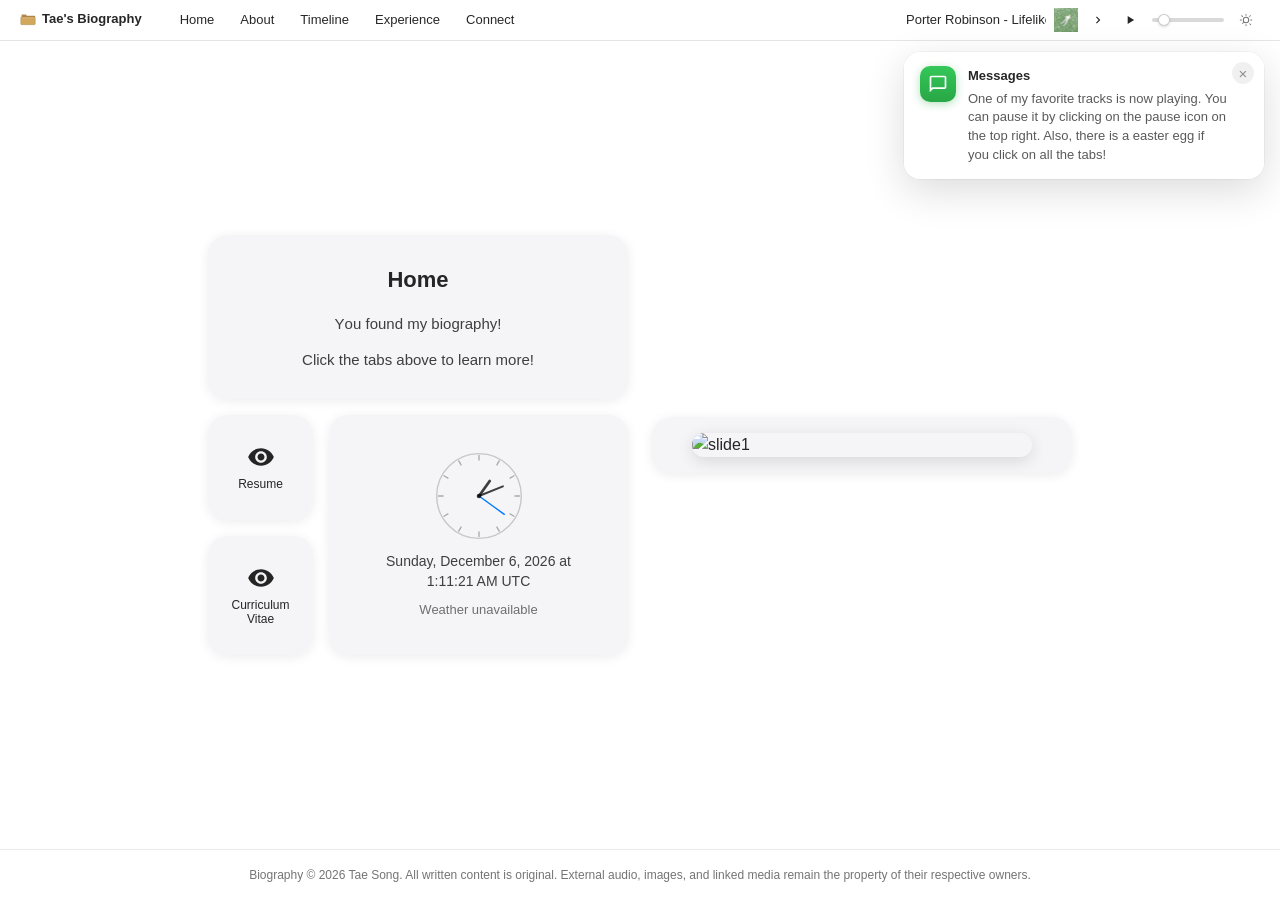
==== commit 196ffe44: "Icon Update Updated browser icon Updated in-site icon New png and svg file" ====
--- a/index.html
+++ b/index.html
@@ -4,6 +4,8 @@
     <meta charset="UTF-8">
     <meta name="viewport" content="width=device-width, initial-scale=1.0">
     <title>Tae's Portfolio</title>
+    <link rel="icon" href="misc/home/icon.svg" type="image/svg+xml">
+    <link rel="icon" href="misc/home/icon.png" type="image/png">
     <script>
         (function () {
             var loc = window.location;
@@ -47,9 +49,9 @@
         <div class="menu-bar-brand-wrap">
             <button type="button" class="menu-bar-brand" id="brandMenuBtn" aria-haspopup="true" aria-expanded="false" aria-controls="brandMenu">
                 <svg class="menu-bar-doc-icon" viewBox="0 0 16 16" aria-hidden="true">
-                    <path fill="#ffffff" stroke="rgba(0, 0, 0, 0.18)" stroke-width="0.75" d="M2.5 1h6.793L13.5 4.707V14a1 1 0 0 1-1 1H2.5a1 1 0 0 1-1-1V2a1 1 0 0 1 1-1z"/>
-                    <path fill="rgba(0, 0, 0, 0.05)" stroke="rgba(0, 0, 0, 0.18)" stroke-width="0.75" d="M9.293 1H9.5v3.5H13.5"/>
-                    <path fill="none" stroke="rgba(0, 0, 0, 0.15)" stroke-width="0.75" stroke-linecap="round" d="M4.5 7h7M4.5 9.25h7M4.5 11.5h4.5"/>
+                    <path fill="#b08a4a" d="M1.6 3.4h4.15l1.2 1.45H14.4c.45 0 .8.35.8.8v.55H1.6z"/>
+                    <path fill="#d2a85c" stroke="rgba(70,45,18,0.28)" stroke-width="0.65" d="M1.6 5.85h12.8c.5 0 .9.4.9.9v6.1c0 .5-.4.9-.9.9H1.6c-.5 0-.9-.4-.9-.9v-6.1c0-.5.4-.9.9-.9z"/>
+                    <path fill="rgba(255,255,255,0.18)" d="M1.85 6.15h12.3c.28 0 .5.16.5.36v.7H1.35v-.7c0-.2.22-.36.5-.36z"/>
                 </svg>
                 <span class="menu-bar-title" data-content="site-title">Tae's Portfolio</span>
             </button>
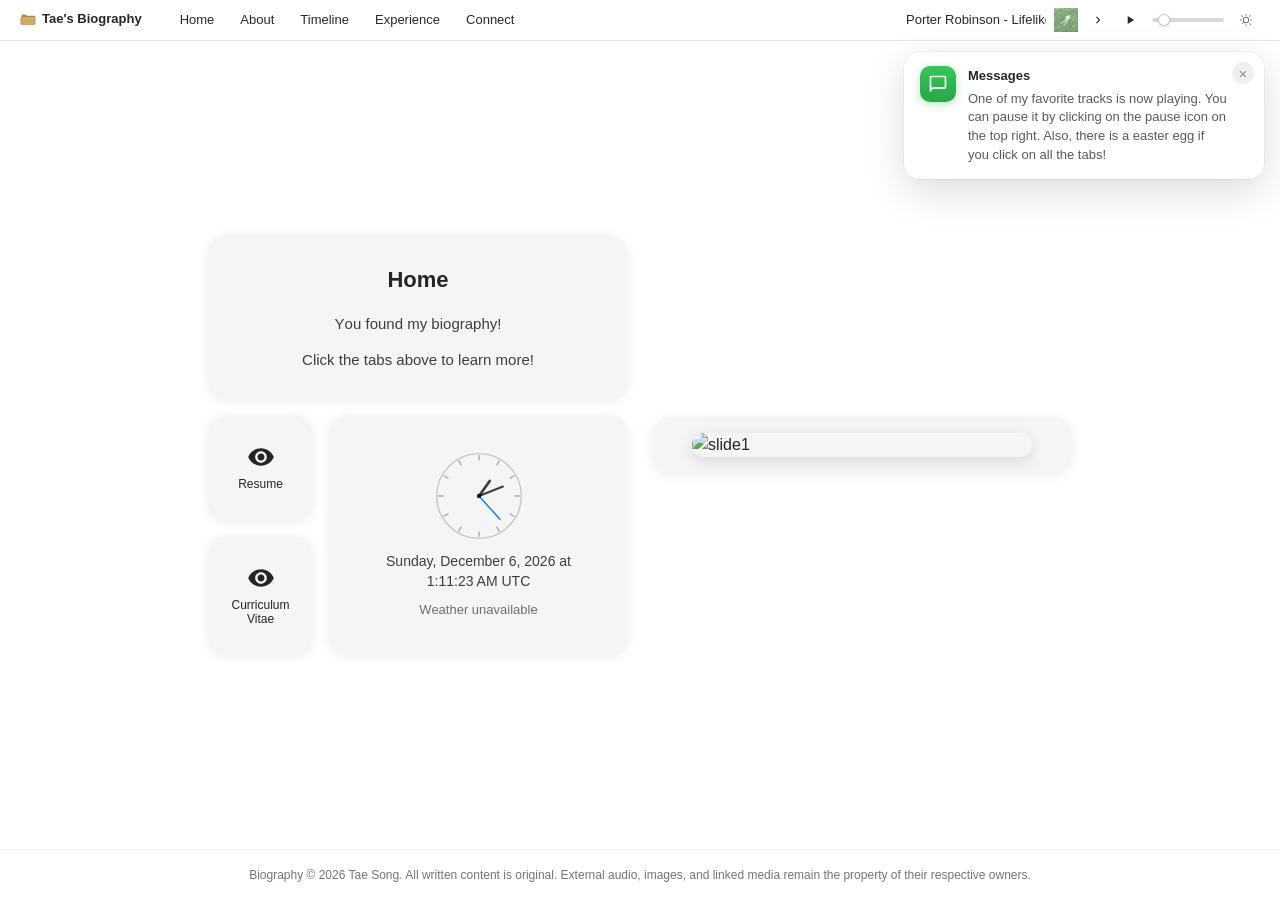
==== commit 8c4b52a8: "Publication Added Publication category in Experience Added new publication in-progress" ====
--- a/index.html
+++ b/index.html
@@ -188,10 +188,17 @@
                     </section>
                 </div>
 
-                <section class="experience-projects" aria-labelledby="experience-projects-heading">
-                    <h3 class="experience-column-heading" id="experience-projects-heading" data-content="experience-projects-heading"></h3>
-                    <div class="experience-items experience-projects-items" data-content="experience-projects-items"></div>
-                </section>
+                <div class="experience-columns">
+                    <section class="experience-column" aria-labelledby="experience-projects-heading">
+                        <h3 class="experience-column-heading" id="experience-projects-heading" data-content="experience-projects-heading"></h3>
+                        <div class="experience-items experience-projects-items" data-content="experience-projects-items"></div>
+                    </section>
+
+                    <section class="experience-column" aria-labelledby="experience-publications-heading">
+                        <h3 class="experience-column-heading" id="experience-publications-heading" data-content="experience-publications-heading"></h3>
+                        <div class="experience-items experience-publications-items" data-content="experience-publications-items"></div>
+                    </section>
+                </div>
             </div>
         </section>
 
--- a/style.css
+++ b/style.css
@@ -1500,6 +1500,7 @@
 	display: flex;
 	flex-direction: column;
 	align-items: center;
+	gap: 32px;
 	max-width: 960px;
 	margin: 0 auto;
 	padding-bottom: 16px;
@@ -1535,18 +1536,66 @@
 	width: 100%;
 }
 
-.experience-projects {
-	display: flex;
-	flex-direction: column;
-	align-items: center;
-	gap: 16px;
+.experience-projects-items,
+.experience-publications-items {
 	width: 100%;
-	margin-top: 32px;
-	padding: 0 24px;
-}
-
-.experience-projects-items {
-	width: min(100%, 480px);
+}
+
+.publication-bubble {
+	overflow: hidden;
+}
+
+.publication-marquee {
+	flex: 1;
+	min-width: 0;
+	overflow: hidden;
+}
+
+.publication-marquee-track {
+	display: inline-flex;
+	align-items: center;
+	white-space: nowrap;
+	will-change: transform;
+}
+
+.publication-marquee-copy {
+	flex-shrink: 0;
+}
+
+.publication-marquee-copy + .publication-marquee-copy {
+	padding-left: 2.5em;
+}
+
+.publication-marquee.is-scrolling .publication-marquee-track {
+	animation: publication-marquee-stream var(--scroll-duration, 18s) linear infinite;
+}
+
+@keyframes publication-marquee-stream {
+	from {
+		transform: translateX(0);
+	}
+
+	to {
+		transform: translateX(calc(-1 * var(--marquee-distance, 0px)));
+	}
+}
+
+@media (prefers-reduced-motion: reduce) {
+	.publication-marquee.is-scrolling .publication-marquee-track {
+		animation: none;
+	}
+
+	.publication-marquee-copy + .publication-marquee-copy {
+		display: none;
+	}
+
+	.publication-marquee-copy {
+		display: block;
+		overflow: hidden;
+		text-overflow: ellipsis;
+		white-space: nowrap;
+		max-width: 100%;
+	}
 }
 
 .experience-bubble {
@@ -2566,9 +2615,8 @@
 		padding: 0 16px;
 	}
 
-	.experience-projects {
-		margin-top: 24px;
-		padding: 0 16px;
+	.experience-main {
+		gap: 24px;
 	}
 
 	.connect-header {
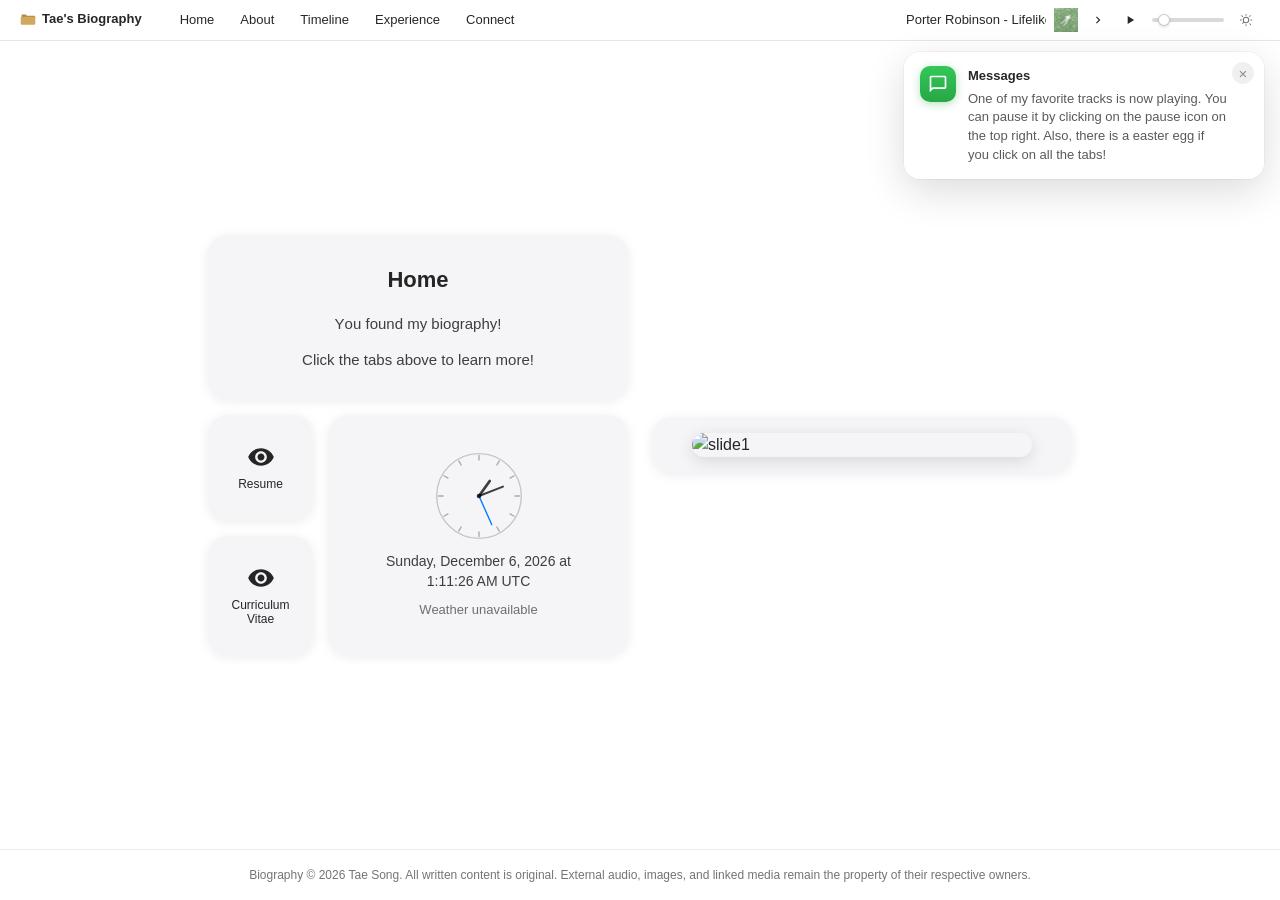
==== commit d939795d: "Melon Update Melon Update" ====
--- a/index.html
+++ b/index.html
@@ -48,11 +48,7 @@
     <nav>
         <div class="menu-bar-brand-wrap">
             <button type="button" class="menu-bar-brand" id="brandMenuBtn" aria-haspopup="true" aria-expanded="false" aria-controls="brandMenu">
-                <svg class="menu-bar-doc-icon" viewBox="0 0 16 16" aria-hidden="true">
-                    <path fill="#b08a4a" d="M1.6 3.4h4.15l1.2 1.45H14.4c.45 0 .8.35.8.8v.55H1.6z"/>
-                    <path fill="#d2a85c" stroke="rgba(70,45,18,0.28)" stroke-width="0.65" d="M1.6 5.85h12.8c.5 0 .9.4.9.9v6.1c0 .5-.4.9-.9.9H1.6c-.5 0-.9-.4-.9-.9v-6.1c0-.5.4-.9.9-.9z"/>
-                    <path fill="rgba(255,255,255,0.18)" d="M1.85 6.15h12.3c.28 0 .5.16.5.36v.7H1.35v-.7c0-.2.22-.36.5-.36z"/>
-                </svg>
+                <img class="menu-bar-doc-icon" src="misc/home/icon.svg" alt="" width="16" height="16">
                 <span class="menu-bar-title" data-content="site-title">Tae's Portfolio</span>
             </button>
             <div class="brand-menu" id="brandMenu" hidden role="menu" aria-label="Site information">
@@ -228,6 +224,11 @@
                         <span></span>
                     </a>
 
+                    <a href="https://umd.joinhandshake.com/profiles/twsong" class="bubble connect-bubble" data-connect="handshake" target="_blank" rel="noopener noreferrer">
+                        <span class="connect-icon connect-handshake-icon" aria-hidden="true"></span>
+                        <span></span>
+                    </a>
+
                     <button type="button" class="bubble connect-bubble" id="emailBubble" data-connect="email" aria-haspopup="dialog" aria-controls="emailPopup">
                         <span class="connect-icon connect-icon-at" aria-hidden="true">@</span>
                         <span></span>
@@ -276,7 +277,7 @@
                 <h3 id="emailPopupTitle">Email</h3>
             </div>
             <div class="email-popup-body">
-                <form id="emailForm" class="email-compose-form" novalidate>
+                <form id="emailForm" class="email-compose-form" enctype="multipart/form-data" novalidate>
                     <label class="email-field">
                         <span class="email-field-label">Your email</span>
                         <input type="email" id="emailFrom" name="email" required autocomplete="email" placeholder="you@example.com">
@@ -289,6 +290,16 @@
                         <span class="email-field-label">Message</span>
                         <textarea id="emailMessage" name="message" required rows="5" placeholder="Write your message…"></textarea>
                     </label>
+                    <div class="email-field email-attach-field">
+                        <span class="email-field-label" id="emailAttachLabel">Attach files</span>
+                        <label class="email-attach-control">
+                            <input type="file" id="emailAttachments" name="attachment" multiple accept=".pdf,.doc,.docx,.odt,.rtf,.txt,.pages,.ppt,.pptx,.odp,.xls,.xlsx,.ods,.csv,application/pdf,application/msword,application/vnd.openxmlformats-officedocument.wordprocessingml.document,application/vnd.oasis.opendocument.text,application/rtf,text/rtf,text/plain,application/vnd.apple.pages,application/vnd.ms-powerpoint,application/vnd.openxmlformats-officedocument.presentationml.presentation,application/vnd.oasis.opendocument.presentation,application/vnd.ms-excel,application/vnd.openxmlformats-officedocument.spreadsheetml.sheet,application/vnd.oasis.opendocument.spreadsheet,text/csv">
+                            <span class="email-attach-button">Choose documents</span>
+                            <span class="email-attach-placeholder" id="emailAttachPlaceholder">No files selected</span>
+                        </label>
+                        <p class="email-attach-hint">PDF, Word, and other documents only. 10 MB total.</p>
+                        <ul class="email-attach-list" id="emailAttachList" hidden></ul>
+                    </div>
                     <input type="text" name="_honey" class="email-honey" tabindex="-1" autocomplete="off" aria-hidden="true">
                     <div class="email-form-actions">
                         <button type="submit" class="bubble email-send-btn" id="emailSubmitBtn">Send Email</button>
--- a/style.css
+++ b/style.css
@@ -167,6 +167,7 @@
 	width: 16px;
 	height: 16px;
 	flex-shrink: 0;
+	object-fit: contain;
 }
 
 nav .menu-bar-title {
@@ -1046,6 +1047,18 @@
 	height: 24px;
 	flex-shrink: 0;
 	color: var(--nav-icon-color);
+}
+
+.connect-handshake-icon {
+	background-color: currentColor;
+	-webkit-mask-image: url("misc/experience/hs-icon.png");
+	-webkit-mask-size: contain;
+	-webkit-mask-repeat: no-repeat;
+	-webkit-mask-position: center;
+	mask-image: url("misc/experience/hs-icon.png");
+	mask-size: contain;
+	mask-repeat: no-repeat;
+	mask-position: center;
 }
 
 .connect-icon-at {
@@ -1654,8 +1667,20 @@
 .experience-bubble[data-experience="aacc"] .experience-icon,
 .experience-bubble[data-experience="dau"] .experience-icon,
 .experience-bubble[data-experience="pvm"] .experience-icon,
-.experience-bubble[data-experience="securitas"] .experience-icon {
+.experience-bubble[data-experience="securitas"] .experience-icon,
+.experience-bubble[data-experience="melon-project"] .experience-icon,
+.experience-bubble[data-experience="biography"] .experience-icon {
 	background-color: transparent;
+}
+
+.experience-bubble[data-experience="melon-project"] .experience-icon,
+.experience-bubble[data-experience="melon-project"] .experience-icon-img {
+	border-radius: 0;
+	overflow: visible;
+}
+
+.experience-popup-logo[src*="melon-logo"] {
+	border-radius: 0;
 }
 
 .experience-popup-logo[src*="ng-logo"],
@@ -1665,7 +1690,9 @@
 .experience-popup-logo[src*="aacc-logo"],
 .experience-popup-logo[src*="dau-logo"],
 .experience-popup-logo[src*="pvm-logo"],
-.experience-popup-logo[src*="securitas-logo"] {
+.experience-popup-logo[src*="securitas-logo"],
+.experience-popup-logo[src*="melon-logo"],
+.experience-popup-logo[src*="home/icon"] {
 	background-color: transparent;
 }
 
@@ -2205,6 +2232,104 @@
 	resize: vertical;
 	min-height: 120px;
 	line-height: 1.5;
+}
+
+.email-attach-control {
+	display: flex;
+	align-items: center;
+	gap: 10px;
+	min-height: 42px;
+	padding: 6px 8px 6px 6px;
+	background: var(--input-bg);
+	border: 1px solid var(--input-border);
+	border-radius: 10px;
+	cursor: pointer;
+}
+
+.email-attach-control:focus-within {
+	border-color: var(--border-color);
+	box-shadow: 0 0 0 3px var(--border-subtle);
+}
+
+.email-attach-control input[type="file"] {
+	position: absolute;
+	width: 1px;
+	height: 1px;
+	padding: 0;
+	margin: -1px;
+	overflow: hidden;
+	clip: rect(0, 0, 0, 0);
+	white-space: nowrap;
+	border: 0;
+}
+
+.email-attach-button {
+	flex-shrink: 0;
+	padding: 7px 12px;
+	border-radius: 8px;
+	background: var(--surface-hover);
+	font-size: 13px;
+	font-weight: 500;
+	color: var(--text-heading);
+}
+
+.email-attach-placeholder,
+.email-attach-hint {
+	margin: 0;
+	font-size: 13px;
+	line-height: 1.4;
+	color: var(--text-caption);
+}
+
+.email-attach-placeholder {
+	min-width: 0;
+	overflow: hidden;
+	text-overflow: ellipsis;
+	white-space: nowrap;
+}
+
+.email-attach-list {
+	margin: 0;
+	padding: 0;
+	list-style: none;
+	display: flex;
+	flex-direction: column;
+	gap: 6px;
+}
+
+.email-attach-list li {
+	display: flex;
+	align-items: center;
+	justify-content: space-between;
+	gap: 10px;
+	padding: 8px 10px;
+	border-radius: 8px;
+	background: var(--input-bg);
+	border: 1px solid var(--input-border);
+	font-size: 13px;
+	color: var(--input-text);
+}
+
+.email-attach-name {
+	min-width: 0;
+	overflow: hidden;
+	text-overflow: ellipsis;
+	white-space: nowrap;
+}
+
+.email-attach-remove {
+	flex-shrink: 0;
+	padding: 0;
+	border: none;
+	background: transparent;
+	color: var(--text-caption);
+	font-size: 16px;
+	line-height: 1;
+	cursor: pointer;
+}
+
+.email-attach-remove:hover {
+	color: var(--text-heading);
 }
 
 .email-honey {
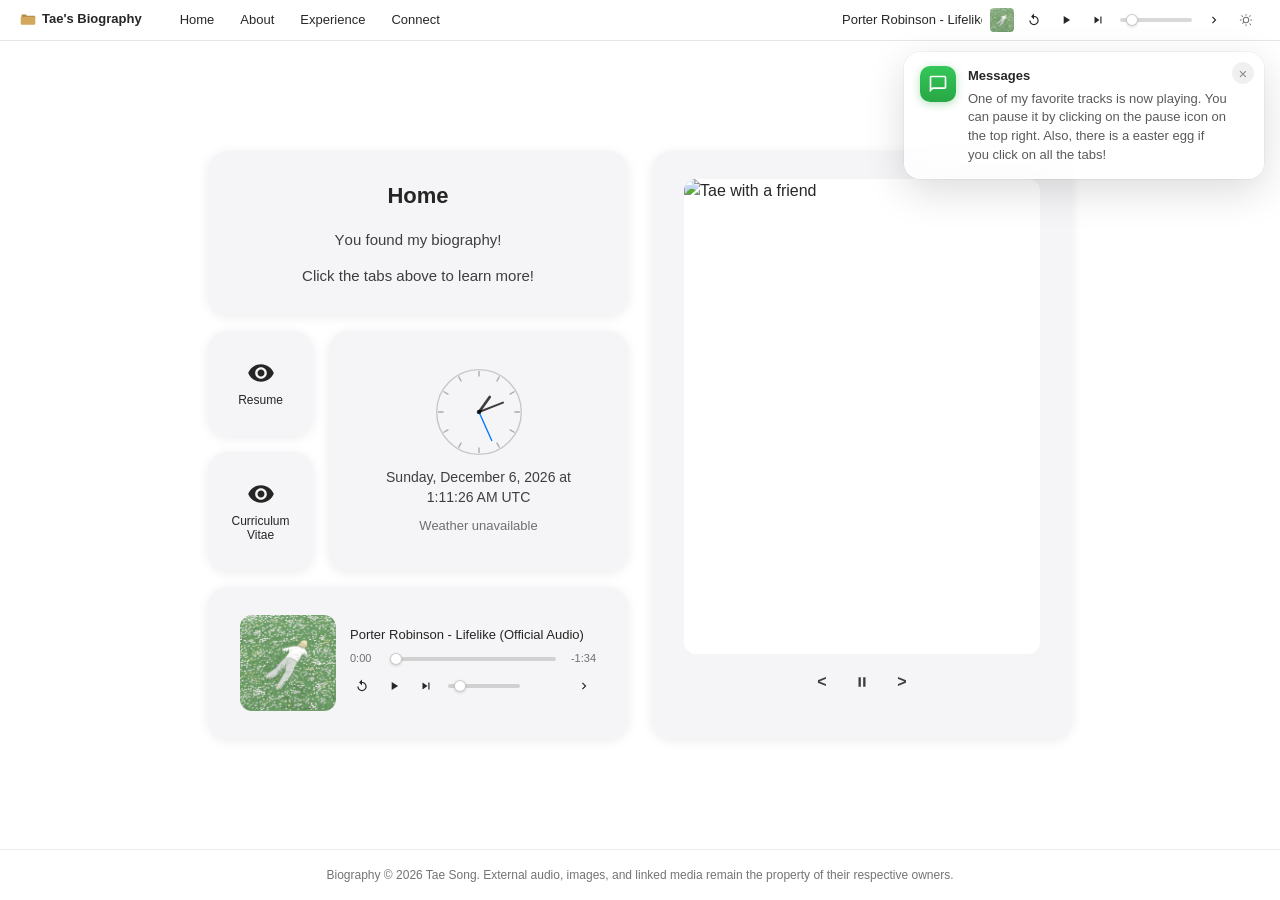
==== commit 9dd60b3e: "Update Update" ====
--- a/index.html
+++ b/index.html
@@ -57,32 +57,41 @@
         </div>
         <a href="#home" data-page="home" class="active">Home</a>
         <a href="#about" data-page="about">About</a>
-        <a href="#timeline" data-page="timeline">Timeline</a>
         <a href="#experience" data-page="experience">Experience</a>
         <a href="#connect" data-page="connect">Connect</a>
 
         <div class="music-player">
-            <span class="music-title" id="musicTitle">
+            <span class="music-title" id="musicTitle" data-music-title>
                 <span class="music-title-track">
                     <span class="music-title-copy">Porter Robinson - Lifelike (Official Audio)</span>
                     <span class="music-title-copy" aria-hidden="true">Porter Robinson - Lifelike (Official Audio)</span>
                 </span>
             </span>
-            <img src="misc/nav/audio-cover.jpg" alt="Porter Robinson - Lifelike cover" class="music-cover" width="24" height="24">
-            <a href="https://youtu.be/ijmUdI_c-fk?si=U2_dOmO92Yh82moR" class="music-link" target="_blank" rel="noopener noreferrer" aria-label="Open Porter Robinson - Lifelike (Official Audio) on YouTube">
+            <img src="misc/nav/audio-cover.jpg" alt="Porter Robinson - Lifelike cover" class="music-cover" data-music-cover width="24" height="24">
+            <button type="button" class="music-btn" data-music-replay aria-label="Replay">
+                <svg class="music-icon" viewBox="0 0 24 24" aria-hidden="true">
+                    <path fill="currentColor" d="M12 5V1L7 6l5 5V7c3.31 0 6 2.69 6 6s-2.69 6-6 6-6-2.69-6-6H4c0 4.42 3.58 8 8 8s8-3.58 8-8-3.58-8-8-8z"/>
+                </svg>
+            </button>
+            <button type="button" class="music-btn" id="playPause" data-music-play aria-label="Play music" aria-pressed="false">
+                <svg class="music-icon" id="playIcon" data-music-play-icon viewBox="0 0 24 24" aria-hidden="true">
+                    <path fill="currentColor" d="M8 5v14l11-7z"/>
+                </svg>
+                <svg class="music-icon hidden" id="pauseIcon" data-music-pause-icon viewBox="0 0 24 24" aria-hidden="true">
+                    <path fill="currentColor" d="M6 4h4v16H6V4zm8 0h4v16h-4V4z"/>
+                </svg>
+            </button>
+            <button type="button" class="music-btn" data-music-next aria-label="Next">
+                <svg class="music-icon" viewBox="0 0 24 24" aria-hidden="true">
+                    <path fill="currentColor" d="M6 18l8.5-6L6 6v12zM16 6v12h2V6h-2z"/>
+                </svg>
+            </button>
+            <input type="range" id="volumeControl" class="volume-slider" data-music-volume min="0" max="1" step="0.01" value="0.1" aria-label="Volume">
+            <a href="https://youtu.be/ijmUdI_c-fk?si=U2_dOmO92Yh82moR" class="music-link" data-music-link target="_blank" rel="noopener noreferrer" aria-label="Open Porter Robinson - Lifelike (Official Audio) on YouTube">
                 <svg class="music-link-icon" viewBox="0 0 24 24" aria-hidden="true">
                     <path fill="currentColor" d="M8.59 16.59L13.17 12 8.59 7.41 10 6l6 6-6 6-1.41-1.41z"/>
                 </svg>
             </a>
-            <button type="button" class="music-btn" id="playPause" aria-label="Play music" aria-pressed="false">
-                <svg class="music-icon" id="playIcon" viewBox="0 0 24 24" aria-hidden="true">
-                    <path fill="currentColor" d="M8 5v14l11-7z"/>
-                </svg>
-                <svg class="music-icon hidden" id="pauseIcon" viewBox="0 0 24 24" aria-hidden="true">
-                    <path fill="currentColor" d="M6 4h4v16H6V4zm8 0h4v16h-4V4z"/>
-                </svg>
-            </button>
-            <input type="range" id="volumeControl" class="volume-slider" min="0" max="1" step="0.01" value="0.1" aria-label="Volume">
             <button type="button" class="music-theme-btn" id="musicThemeBtn" aria-label="Switch to dark mode">
                 <svg class="music-theme-icon-svg music-theme-icon-light" viewBox="0 0 24 24" aria-hidden="true">
                     <path fill="currentColor" d="M12 17.5a5.5 5.5 0 1 1 0-11 5.5 5.5 0 0 1 0 11Zm0-1.75a3.75 3.75 0 1 0 0-7.5 3.75 3.75 0 0 0 0 7.5ZM12 1.25a.75.75 0 0 1 .75.75v2.19a.75.75 0 0 1-1.5 0V2a.75.75 0 0 1 .75-.75Zm0 17.81a.75.75 0 0 1 .75.75V22a.75.75 0 0 1-1.5 0v-2.19a.75.75 0 0 1 .75-.75ZM4.05 4.05a.75.75 0 0 1 1.06 0l1.55 1.55a.75.75 0 1 1-1.06 1.06L4.05 5.11a.75.75 0 0 1 0-1.06Zm13.85 13.85a.75.75 0 0 1 1.06 0l1.55 1.55a.75.75 0 1 1-1.06 1.06l-1.55-1.55a.75.75 0 0 1 0-1.06ZM1.25 12a.75.75 0 0 1 .75-.75h2.19a.75.75 0 0 1 0 1.5H2a.75.75 0 0 1-.75-.75Zm17.81 0a.75.75 0 0 1 .75-.75H22a.75.75 0 0 1 0 1.5h-2.19a.75.75 0 0 1-.75-.75ZM5.6 18.4a.75.75 0 0 1 0-1.06l1.55-1.55a.75.75 0 1 1 1.06 1.06l-1.55 1.55a.75.75 0 0 1-1.06 0ZM17.45 6.55a.75.75 0 0 1 0-1.06l1.55-1.55a.75.75 0 1 1 1.06 1.06l-1.55 1.55a.75.75 0 0 1-1.06 0Z"/>
@@ -145,9 +154,69 @@
                             <p class="bubble-weather" id="local-weather">Loading weather…</p>
                         </div>
                     </div>
+                    <div class="bubble home-audio">
+                        <div class="home-audio-art-wrap">
+                            <img src="misc/nav/audio-cover.jpg" alt="Porter Robinson - Lifelike cover" class="home-audio-art" data-music-cover draggable="false">
+                        </div>
+                        <div class="home-audio-bar">
+                            <span class="music-title" data-music-title>
+                                <span class="music-title-track">
+                                    <span class="music-title-copy">Porter Robinson - Lifelike (Official Audio)</span>
+                                    <span class="music-title-copy" aria-hidden="true">Porter Robinson - Lifelike (Official Audio)</span>
+                                </span>
+                            </span>
+                            <div class="home-audio-timeline">
+                                <span class="home-audio-time" data-music-time-current>0:00</span>
+                                <input type="range" class="home-audio-seek" data-music-seek min="0" max="1000" value="0" step="1" aria-label="Audio timeline">
+                                <span class="home-audio-time" data-music-time-duration>0:00</span>
+                            </div>
+                            <div class="home-audio-controls">
+                                <button type="button" class="music-btn" data-music-replay aria-label="Replay">
+                                    <svg class="music-icon" viewBox="0 0 24 24" aria-hidden="true">
+                                        <path fill="currentColor" d="M12 5V1L7 6l5 5V7c3.31 0 6 2.69 6 6s-2.69 6-6 6-6-2.69-6-6H4c0 4.42 3.58 8 8 8s8-3.58 8-8-3.58-8-8-8z"/>
+                                    </svg>
+                                </button>
+                                <button type="button" class="music-btn" data-music-play aria-label="Play music" aria-pressed="false">
+                                    <svg class="music-icon" data-music-play-icon viewBox="0 0 24 24" aria-hidden="true">
+                                        <path fill="currentColor" d="M8 5v14l11-7z"/>
+                                    </svg>
+                                    <svg class="music-icon hidden" data-music-pause-icon viewBox="0 0 24 24" aria-hidden="true">
+                                        <path fill="currentColor" d="M6 4h4v16H6V4zm8 0h4v16h-4V4z"/>
+                                    </svg>
+                                </button>
+                                <button type="button" class="music-btn" data-music-next aria-label="Next">
+                                    <svg class="music-icon" viewBox="0 0 24 24" aria-hidden="true">
+                                        <path fill="currentColor" d="M6 18l8.5-6L6 6v12zM16 6v12h2V6h-2z"/>
+                                    </svg>
+                                </button>
+                                <input type="range" class="volume-slider" data-music-volume min="0" max="1" step="0.01" value="0.1" aria-label="Volume">
+                                <a href="https://youtu.be/ijmUdI_c-fk?si=U2_dOmO92Yh82moR" class="music-link home-audio-source" data-music-link target="_blank" rel="noopener noreferrer" aria-label="Open Porter Robinson - Lifelike (Official Audio) on YouTube">
+                                    <svg class="music-link-icon" viewBox="0 0 24 24" aria-hidden="true">
+                                        <path fill="currentColor" d="M8.59 16.59L13.17 12 8.59 7.41 10 6l6 6-6 6-1.41-1.41z"/>
+                                    </svg>
+                                </a>
+                            </div>
+                        </div>
+                    </div>
                 </div>
                 <div class="bubble bubble-image">
-                    <img src="misc/home/slide1.jpg" alt="" data-content="home-image">
+                    <div class="home-slideshow" data-content="home-slideshow" aria-live="off">
+                        <div class="home-slideshow-slides">
+                            <img src="misc/home/slide1.jpg" alt="" class="is-active" draggable="false">
+                        </div>
+                        <div class="home-slideshow-controls">
+                            <button type="button" class="home-slideshow-btn" data-slideshow-prev aria-label="Previous photo">&lt;</button>
+                            <button type="button" class="home-slideshow-btn home-slideshow-toggle" data-slideshow-toggle aria-label="Pause slideshow" aria-pressed="true">
+                                <svg class="home-slideshow-icon" data-slideshow-pause-icon viewBox="0 0 24 24" aria-hidden="true">
+                                    <path fill="currentColor" d="M6 4h4v16H6V4zm8 0h4v16h-4V4z"/>
+                                </svg>
+                                <svg class="home-slideshow-icon hidden" data-slideshow-play-icon viewBox="0 0 24 24" aria-hidden="true">
+                                    <path fill="currentColor" d="M8 5v14l11-7z"/>
+                                </svg>
+                            </button>
+                            <button type="button" class="home-slideshow-btn" data-slideshow-next aria-label="Next photo">&gt;</button>
+                        </div>
+                    </div>
                 </div>
             </div>
         </section>
@@ -157,14 +226,6 @@
                 <div class="about-header" data-content="about-header"></div>
 
                 <div class="about-bubbles" data-content="about-bubbles"></div>
-            </div>
-        </section>
-
-        <section class="page-panel" data-page="timeline" aria-label="Timeline">
-            <div class="timeline-main">
-                <div class="timeline-header" data-content="timeline-header"></div>
-
-                <div class="timeline-sections" data-content="timeline-sections"></div>
             </div>
         </section>
 
@@ -184,15 +245,10 @@
                     </section>
                 </div>
 
-                <div class="experience-columns">
+                <div class="experience-columns experience-columns-projects">
                     <section class="experience-column" aria-labelledby="experience-projects-heading">
                         <h3 class="experience-column-heading" id="experience-projects-heading" data-content="experience-projects-heading"></h3>
                         <div class="experience-items experience-projects-items" data-content="experience-projects-items"></div>
-                    </section>
-
-                    <section class="experience-column" aria-labelledby="experience-publications-heading">
-                        <h3 class="experience-column-heading" id="experience-publications-heading" data-content="experience-publications-heading"></h3>
-                        <div class="experience-items experience-publications-items" data-content="experience-publications-items"></div>
                     </section>
                 </div>
             </div>
@@ -262,7 +318,8 @@
                 </div>
                 <h3 id="pdfPreviewTitle">Preview</h3>
             </div>
-            <iframe id="pdfPreviewFrame" class="pdf-preview-frame" title="PDF preview"></iframe>
+            <div id="pdfPreviewDocument" class="pdf-preview-document" hidden></div>
+            <iframe id="pdfPreviewFrame" class="pdf-preview-frame" title="PDF preview" hidden></iframe>
         </div>
     </div>
 
@@ -350,6 +407,10 @@
                     <p class="experience-popup-tags-heading">Title</p>
                     <p class="experience-popup-meta" id="experiencePopupTitle"></p>
                 </div>
+                <div class="bubble experience-popup-section experience-popup-meta-section" id="experiencePopupContractedSection" hidden>
+                    <p class="experience-popup-tags-heading">Contracted</p>
+                    <p class="experience-popup-meta" id="experiencePopupContracted"></p>
+                </div>
                 <div class="bubble experience-popup-section experience-popup-meta-section" id="experiencePopupUnitSection" hidden>
                     <p class="experience-popup-tags-heading">Unit</p>
                     <p class="experience-popup-meta" id="experiencePopupUnit"></p>
@@ -400,7 +461,7 @@
 
     <div class="page-toast-stack" id="pageToastStack" hidden role="status" aria-live="polite"></div>
 
-    <script src="audio.js"></script>
+    <script src="audio.js?v=time-countdown"></script>
     <script src="app.js"></script>
 </body>
 </html>
--- a/style.css
+++ b/style.css
@@ -31,9 +31,6 @@
 	--menu-bg: rgba(255, 255, 255, 0.92);
 	--nav-icon-color: rgba(0, 0, 0, 0.85);
 	--nav-icon-color-muted: rgba(0, 0, 0, 0.55);
-	--timeline-line-color: rgba(0, 0, 0, 0.15);
-	--timeline-dot-border: rgba(0, 0, 0, 0.35);
-	--timeline-dot-bg: #ffffff;
 }
 
 * {
@@ -352,6 +349,36 @@
 	display: none;
 }
 
+.music-cover {
+	width: 24px;
+	height: 24px;
+	border-radius: 4px;
+	object-fit: cover;
+	flex-shrink: 0;
+}
+
+.music-link {
+	display: inline-flex;
+	align-items: center;
+	justify-content: center;
+	width: 24px;
+	height: 24px;
+	padding: 0;
+	margin: 0;
+	flex-shrink: 0;
+	border-radius: 4px;
+	color: var(--nav-icon-color);
+	transition: background-color 0.12s ease, color 0.12s ease;
+}
+
+.music-link:hover {
+	background-color: rgba(0, 0, 0, 0.08);
+}
+
+.music-link:active {
+	background-color: rgba(0, 0, 0, 0.12);
+}
+
 .volume-slider {
 	-webkit-appearance: none;
 	appearance: none;
@@ -477,11 +504,12 @@
 
 /* Index — two bubbles */
 .home-main {
-	display: flex;
-	align-items: center;
+	display: grid;
+	grid-template-columns: minmax(320px, 420px) minmax(320px, 420px);
 	justify-content: center;
+	align-items: stretch;
+	align-content: center;
 	gap: 24px;
-	flex-wrap: wrap;
 	max-width: 960px;
 	min-height: 100%;
 	margin: 0 auto;
@@ -491,7 +519,7 @@
 	display: flex;
 	flex-direction: column;
 	gap: 16px;
-	flex: 1 1 320px;
+	width: 100%;
 	max-width: 420px;
 }
 
@@ -538,6 +566,128 @@
 	align-items: stretch;
 	gap: 16px;
 	width: 100%;
+}
+
+.home-audio {
+	flex: 1 1 auto;
+	min-height: 0;
+	display: flex;
+	flex-direction: row;
+	align-items: center;
+	padding: 16px;
+	gap: 14px;
+}
+
+.home-audio-art-wrap {
+	position: relative;
+	flex: 0 0 96px;
+	width: 96px;
+	height: 96px;
+	overflow: hidden;
+	border-radius: 12px;
+	background: var(--surface-elevated-bg);
+}
+
+.home-audio-art {
+	position: absolute;
+	inset: 0;
+	width: 100%;
+	height: 100%;
+	object-fit: cover;
+	object-position: center;
+	pointer-events: none;
+	-webkit-user-drag: none;
+}
+
+.home-audio-bar {
+	display: flex;
+	flex: 1 1 auto;
+	flex-direction: column;
+	align-items: stretch;
+	justify-content: center;
+	gap: 10px;
+	min-width: 0;
+}
+
+.home-audio-timeline {
+	display: flex;
+	align-items: center;
+	gap: 8px;
+	width: 100%;
+	min-width: 0;
+}
+
+.home-audio-time {
+	flex-shrink: 0;
+	min-width: 2.75em;
+	font-size: 11px;
+	font-weight: 500;
+	line-height: 1;
+	font-variant-numeric: tabular-nums;
+	color: var(--text-muted);
+}
+
+.home-audio-time[data-music-time-current] {
+	text-align: left;
+}
+
+.home-audio-time[data-music-time-duration] {
+	text-align: right;
+}
+
+.home-audio-seek {
+	-webkit-appearance: none;
+	appearance: none;
+	flex: 1 1 auto;
+	min-width: 0;
+	height: 4px;
+	border-radius: 2px;
+	background: rgba(0, 0, 0, 0.15);
+	outline: none;
+	cursor: pointer;
+}
+
+.home-audio-seek::-webkit-slider-thumb {
+	-webkit-appearance: none;
+	appearance: none;
+	width: 12px;
+	height: 12px;
+	border-radius: 50%;
+	background: #fff;
+	border: 1px solid rgba(0, 0, 0, 0.2);
+	box-shadow: 0 1px 3px rgba(0, 0, 0, 0.15);
+}
+
+.home-audio-seek::-moz-range-thumb {
+	width: 12px;
+	height: 12px;
+	border-radius: 50%;
+	background: #fff;
+	border: 1px solid rgba(0, 0, 0, 0.2);
+	box-shadow: 0 1px 3px rgba(0, 0, 0, 0.15);
+}
+
+.home-audio-controls {
+	display: flex;
+	align-items: center;
+	gap: 8px;
+	min-width: 0;
+}
+
+.home-audio-source {
+	margin-left: auto;
+}
+
+.home-audio .music-title {
+	flex: 1 1 auto;
+	max-width: none;
+	min-width: 0;
+	color: var(--page-text);
+}
+
+.home-audio .volume-slider {
+	width: 72px;
+	flex-shrink: 0;
 }
 
 .home-downloads {
@@ -623,8 +773,6 @@
 	flex-direction: column;
 	overflow: hidden;
 	transform-origin: center center;
-	backface-visibility: hidden;
-	contain: layout paint;
 }
 
 .pdf-preview-dialog.is-flip-animating {
@@ -632,18 +780,21 @@
 }
 
 .pdf-preview-header,
-.pdf-preview-frame {
+.pdf-preview-frame,
+.pdf-preview-document {
 	opacity: 0;
 }
 
 .pdf-preview.is-content-visible .pdf-preview-header,
-.pdf-preview.is-content-visible .pdf-preview-frame {
+.pdf-preview.is-content-visible .pdf-preview-frame,
+.pdf-preview.is-content-visible .pdf-preview-document {
 	opacity: 1;
 	transition: opacity 0.2s ease;
 }
 
 .pdf-preview.is-closing .pdf-preview-header,
-.pdf-preview.is-closing .pdf-preview-frame {
+.pdf-preview.is-closing .pdf-preview-frame,
+.pdf-preview.is-closing .pdf-preview-document {
 	opacity: 0;
 	transition: none;
 }
@@ -767,12 +918,30 @@
 	color: var(--text-body);
 }
 
-.pdf-preview-frame {
+.pdf-preview-frame,
+.pdf-preview-document {
 	flex: 1;
 	width: 100%;
+	min-height: 0;
 	border: none;
 	background: #fff;
-	content-visibility: auto;
+}
+
+.pdf-preview-document {
+	overflow: auto;
+	padding: 16px 16px 24px;
+}
+
+.pdf-preview-page {
+	display: block;
+	width: 100%;
+	height: auto;
+	background: #fff;
+	box-shadow: 0 1px 8px rgba(0, 0, 0, 0.08);
+}
+
+.pdf-preview-page + .pdf-preview-page {
+	margin-top: 16px;
 }
 
 .bubble-date {
@@ -872,23 +1041,109 @@
 
 .bubble-image {
 	display: flex;
+	flex-direction: column;
+	width: 100%;
+	max-width: 420px;
+	min-height: 0;
+}
+
+.home-slideshow {
+	display: flex;
+	flex-direction: column;
+	flex: 0 0 auto;
+	gap: 12px;
+	width: 100%;
+	user-select: none;
+	-webkit-user-select: none;
+	-webkit-user-drag: none;
+}
+
+.home-slideshow-slides {
+	position: relative;
+	width: 100%;
+	aspect-ratio: 3 / 4;
+	overflow: hidden;
+	border-radius: 12px;
+	background: var(--surface-elevated-bg);
+}
+
+.home-slideshow img {
+	position: absolute;
+	inset: 0;
+	width: 100%;
+	height: 100%;
+	object-fit: cover;
+	object-position: center 25%;
+	opacity: 0;
+	transition: opacity 0.6s ease;
+	pointer-events: none;
+	-webkit-user-drag: none;
+}
+
+.home-slideshow-controls {
+	display: flex;
 	align-items: center;
 	justify-content: center;
-	padding: 16px;
-	flex: 1 1 320px;
-	max-width: 420px;
-}
-
-.bubble-image img {
-	width: 100%;
-	max-width: 340px;
-	height: auto;
-	border-radius: 12px;
-	object-fit: cover;
-	box-shadow: 0 4px 16px rgba(0, 0, 0, 0.12);
+	gap: 8px;
+	flex: 0 0 auto;
+}
+
+.home-slideshow-btn {
+	display: inline-flex;
+	align-items: center;
+	justify-content: center;
+	width: 32px;
+	height: 32px;
+	padding: 0;
+	border: none;
+	border-radius: 8px;
+	background: transparent;
+	color: var(--text-body);
+	font-size: 16px;
+	font-weight: 600;
+	line-height: 1;
+	cursor: pointer;
+}
+
+.home-slideshow-btn:hover {
+	background: var(--surface-hover);
+}
+
+.home-slideshow-toggle {
+	width: 32px;
+	height: 32px;
+}
+
+.home-slideshow-icon {
+	width: 14px;
+	height: 14px;
+}
+
+.home-slideshow-icon.hidden {
+	display: none;
+}
+
+.home-slideshow img.is-active {
+	opacity: 1;
+}
+
+@media (prefers-reduced-motion: reduce) {
+	.home-slideshow img {
+		transition: none;
+	}
 }
 
 /* About — horizontal bubbles */
+.page-panel[data-page="about"] {
+	user-select: none;
+	-webkit-user-select: none;
+	cursor: grab;
+}
+
+.page-panel[data-page="about"].is-dragging {
+	cursor: grabbing;
+}
+
 .about-main {
 	max-width: 100%;
 	margin: 0 auto;
@@ -926,6 +1181,10 @@
 	padding: 8px 24px 24px;
 	scroll-snap-type: x proximity;
 	-webkit-overflow-scrolling: touch;
+}
+
+.about-bubbles.is-dragging {
+	scroll-snap-type: none;
 }
 
 .about-bubbles-track {
@@ -1288,22 +1547,12 @@
 html.easter-egg-dark-transition .page-toast-close,
 html.easter-egg-dark-transition .experience-column-heading,
 html.easter-egg-dark-transition .experience-label,
-html.easter-egg-dark-transition .timeline-subheader,
-html.easter-egg-dark-transition .timeline-date,
-html.easter-egg-dark-transition .timeline-text,
 html.easter-egg-dark-transition a {
 	transition:
 		background-color var(--easter-egg-dark-duration) ease,
 		color var(--easter-egg-dark-duration) ease,
 		border-color var(--easter-egg-dark-duration) ease,
 		box-shadow var(--easter-egg-dark-duration) ease;
-}
-
-html.easter-egg-dark-transition .timeline::before,
-html.easter-egg-dark-transition .timeline-dot {
-	transition:
-		background-color var(--easter-egg-dark-duration) ease,
-		border-color var(--easter-egg-dark-duration) ease;
 }
 
 html.easter-egg-dark-transition body {
@@ -1342,9 +1591,6 @@
 	--menu-bg: rgba(28, 28, 30, 0.92);
 	--nav-icon-color: rgba(255, 255, 255, 0.88);
 	--nav-icon-color-muted: rgba(255, 255, 255, 0.55);
-	--timeline-line-color: rgba(255, 255, 255, 0.42);
-	--timeline-dot-border: rgba(255, 255, 255, 0.62);
-	--timeline-dot-bg: var(--surface-bg);
 	color-scheme: dark;
 }
 
@@ -1366,7 +1612,6 @@
 html.theme-changing .about-bubble,
 html.theme-changing .sub-bubble,
 html.theme-changing .experience-column-heading,
-html.theme-changing .timeline-subheader,
 html.theme-changing .page-toast-inner,
 html.theme-changing .experience-popup-dialog,
 html.theme-changing .email-popup-dialog,
@@ -1381,13 +1626,6 @@
 html.theme-changing .experience-label-icon[src*="au-logo"],
 html.theme-changing .experience-popup-logo[src*="au-logo"] {
 	transition: filter 0.2s ease;
-}
-
-html.theme-changing .timeline::before,
-html.theme-changing .timeline-dot {
-	transition:
-		background-color 0.2s ease,
-		border-color 0.2s ease;
 }
 
 html.system-dark-mode nav a,
@@ -1434,8 +1672,38 @@
 }
 
 html.system-dark-mode nav .music-btn.is-playing,
-html.easter-egg-dark-mode nav .music-btn.is-playing {
+html.easter-egg-dark-mode nav .music-btn.is-playing,
+html.system-dark-mode .home-audio .music-btn.is-playing,
+html.easter-egg-dark-mode .home-audio .music-btn.is-playing {
 	background-color: rgba(255, 255, 255, 0.12);
+}
+
+html.system-dark-mode .home-audio .music-title,
+html.system-dark-mode .home-audio .music-link,
+html.system-dark-mode .home-audio .music-btn,
+html.easter-egg-dark-mode .home-audio .music-title,
+html.easter-egg-dark-mode .home-audio .music-link,
+html.easter-egg-dark-mode .home-audio .music-btn {
+	color: rgba(255, 255, 255, 0.88);
+}
+
+html.system-dark-mode .home-audio-time,
+html.easter-egg-dark-mode .home-audio-time {
+	color: rgba(255, 255, 255, 0.55);
+}
+
+html.system-dark-mode .home-audio .music-link:hover,
+html.system-dark-mode .home-audio .music-btn:hover,
+html.easter-egg-dark-mode .home-audio .music-link:hover,
+html.easter-egg-dark-mode .home-audio .music-btn:hover {
+	background-color: rgba(255, 255, 255, 0.1);
+}
+
+html.system-dark-mode .home-audio .music-link:active,
+html.system-dark-mode .home-audio .music-btn:active,
+html.easter-egg-dark-mode .home-audio .music-link:active,
+html.easter-egg-dark-mode .home-audio .music-btn:active {
+	background-color: rgba(255, 255, 255, 0.16);
 }
 
 html.system-dark-mode footer,
@@ -1480,12 +1748,16 @@
 }
 
 html.system-dark-mode .volume-slider,
-html.easter-egg-dark-mode .volume-slider {
+html.easter-egg-dark-mode .volume-slider,
+html.system-dark-mode .home-audio-seek,
+html.easter-egg-dark-mode .home-audio-seek {
 	background: rgba(255, 255, 255, 0.2);
 }
 
 html.system-dark-mode .volume-slider::-webkit-slider-thumb,
-html.easter-egg-dark-mode .volume-slider::-webkit-slider-thumb {
+html.easter-egg-dark-mode .volume-slider::-webkit-slider-thumb,
+html.system-dark-mode .home-audio-seek::-webkit-slider-thumb,
+html.easter-egg-dark-mode .home-audio-seek::-webkit-slider-thumb {
 	background: #2c2c2e;
 	border-color: rgba(255, 255, 255, 0.25);
 }
@@ -1502,9 +1774,7 @@
 }
 
 html.system-dark-mode .experience-column-heading,
-html.easter-egg-dark-mode .experience-column-heading,
-html.system-dark-mode .timeline-subheader,
-html.easter-egg-dark-mode .timeline-subheader {
+html.easter-egg-dark-mode .experience-column-heading {
 	color: var(--text-heading);
 }
 
@@ -1527,6 +1797,11 @@
 	padding: 0 24px;
 }
 
+.experience-columns-projects {
+	grid-template-columns: minmax(0, calc((100% - 24px) / 2));
+	justify-content: center;
+}
+
 .experience-column {
 	display: flex;
 	flex-direction: column;
@@ -1549,66 +1824,8 @@
 	width: 100%;
 }
 
-.experience-projects-items,
-.experience-publications-items {
+.experience-projects-items {
 	width: 100%;
-}
-
-.publication-bubble {
-	overflow: hidden;
-}
-
-.publication-marquee {
-	flex: 1;
-	min-width: 0;
-	overflow: hidden;
-}
-
-.publication-marquee-track {
-	display: inline-flex;
-	align-items: center;
-	white-space: nowrap;
-	will-change: transform;
-}
-
-.publication-marquee-copy {
-	flex-shrink: 0;
-}
-
-.publication-marquee-copy + .publication-marquee-copy {
-	padding-left: 2.5em;
-}
-
-.publication-marquee.is-scrolling .publication-marquee-track {
-	animation: publication-marquee-stream var(--scroll-duration, 18s) linear infinite;
-}
-
-@keyframes publication-marquee-stream {
-	from {
-		transform: translateX(0);
-	}
-
-	to {
-		transform: translateX(calc(-1 * var(--marquee-distance, 0px)));
-	}
-}
-
-@media (prefers-reduced-motion: reduce) {
-	.publication-marquee.is-scrolling .publication-marquee-track {
-		animation: none;
-	}
-
-	.publication-marquee-copy + .publication-marquee-copy {
-		display: none;
-	}
-
-	.publication-marquee-copy {
-		display: block;
-		overflow: hidden;
-		text-overflow: ellipsis;
-		white-space: nowrap;
-		max-width: 100%;
-	}
 }
 
 .experience-bubble {
@@ -1660,7 +1877,7 @@
 	border-radius: 10px;
 }
 
-.experience-bubble[data-experience="northrop-grumman"] .experience-icon,
+.experience-bubble[data-experience="allied-universal"] .experience-icon,
 .experience-bubble[data-experience="usmc"] .experience-icon,
 .experience-bubble[data-experience="umd"] .experience-icon,
 .experience-bubble[data-experience="umgc"] .experience-icon,
@@ -2011,117 +2228,6 @@
 		animation: none;
 		box-shadow: 0 1px 8px rgba(0, 0, 0, 0.08), 0 0 8px 2px rgba(0, 122, 255, 0.45);
 	}
-}
-
-/* Timeline */
-.timeline-main {
-	max-width: 100%;
-	margin: 0 auto;
-	padding-bottom: 16px;
-}
-
-.timeline-header {
-	text-align: center;
-	margin-bottom: 24px;
-	padding: 0 24px;
-}
-
-.timeline-header h2 {
-	font-size: 22px;
-	font-weight: 600;
-	margin: 0 0 8px;
-	color: var(--text-heading);
-}
-
-.timeline-header p {
-	font-size: 15px;
-	color: var(--text-body);
-	margin: 0;
-}
-
-.timeline-sections {
-	display: flex;
-	flex-direction: column;
-	gap: 32px;
-}
-
-.timeline-section {
-	max-width: 960px;
-	margin: 0 auto;
-	width: 100%;
-}
-
-.timeline-subheader {
-	margin: 0 0 16px;
-	padding: 0 24px;
-	font-size: 18px;
-	font-weight: 600;
-	color: var(--text-heading);
-	text-align: center;
-}
-
-.timeline-bubble {
-	max-width: 960px;
-	margin: 0 auto;
-	padding: 32px 24px;
-	overflow-x: auto;
-}
-
-.timeline {
-	display: flex;
-	align-items: flex-start;
-	justify-content: space-between;
-	gap: 12px;
-	min-width: 720px;
-	position: relative;
-	padding-top: 8px;
-}
-
-.timeline::before {
-	content: "";
-	position: absolute;
-	top: 16px;
-	left: 24px;
-	right: 24px;
-	height: 2px;
-	background: var(--timeline-line-color);
-	z-index: 0;
-}
-
-.timeline-item {
-	flex: 1;
-	display: flex;
-	flex-direction: column;
-	align-items: center;
-	text-align: center;
-	position: relative;
-	z-index: 1;
-	min-width: 100px;
-}
-
-.timeline-dot {
-	width: 14px;
-	height: 14px;
-	border-radius: 50%;
-	background: var(--timeline-dot-bg);
-	border: 2px solid var(--timeline-dot-border);
-	margin-bottom: 12px;
-	flex-shrink: 0;
-}
-
-.timeline-date {
-	display: block;
-	font-size: 13px;
-	font-weight: 600;
-	color: var(--text-subtle);
-	margin-bottom: 8px;
-}
-
-.timeline-text {
-	margin: 0;
-	font-size: 13px;
-	color: var(--text-caption);
-	line-height: 1.4;
 }
 
 .email-popup {
@@ -2541,10 +2647,10 @@
 
 	nav {
 		display: grid;
-		grid-template-columns: repeat(5, 1fr);
+		grid-template-columns: repeat(4, 1fr);
 		grid-template-areas:
 			"brand brand brand brand player"
-			"home about timeline experience connect";
+			"home about experience connect";
 		align-items: center;
 		gap: 6px 8px;
 		padding: 8px 12px;
@@ -2580,15 +2686,14 @@
 
 	nav a[href="#home"] { grid-area: home; }
 	nav a[href="#about"] { grid-area: about; }
-	nav a[href="#timeline"] { grid-area: timeline; }
 	nav a[href="#experience"] { grid-area: experience; }
 	nav a[href="#connect"] { grid-area: connect; }
 
 	nav.has-easter-egg {
-		grid-template-columns: repeat(6, 1fr);
+		grid-template-columns: repeat(5, 1fr);
 		grid-template-areas:
-			"brand brand brand brand brand player"
-			"home about timeline experience connect easter";
+			"brand brand brand brand player"
+			"home about experience connect easter";
 	}
 
 	nav.has-easter-egg .nav-easter-egg {
@@ -2622,12 +2727,13 @@
 	}
 
 	.home-main {
-		flex-direction: column;
-		align-items: center;
+		grid-template-columns: 1fr;
+		justify-items: stretch;
 		gap: 16px;
 	}
 
-	.home-left {
+	.home-left,
+	.bubble-image {
 		max-width: none;
 		width: 100%;
 	}
@@ -2654,24 +2760,23 @@
 		width: 100%;
 	}
 
-	.bubble-image img {
-		max-width: none;
-	}
-
-	.about-header,
-	.timeline-header {
+	.home-slideshow-slides {
+		aspect-ratio: 3 / 4;
+	}
+
+	.home-audio {
+		flex: 0 0 auto;
+	}
+
+	.home-audio-art-wrap {
+		flex: 0 0 80px;
+		width: 80px;
+		height: 80px;
+	}
+
+	.about-header {
 		padding: 0 8px;
 		margin-bottom: 16px;
-	}
-
-	.timeline-subheader {
-		padding: 0 8px;
-		margin-bottom: 12px;
-		font-size: 16px;
-	}
-
-	.timeline-sections {
-		gap: 24px;
 	}
 
 	.about-bubbles {
@@ -2681,45 +2786,6 @@
 	.about-bubble {
 		flex: 0 0 min(300px, 85vw);
 		max-width: none;
-	}
-
-	.timeline-bubble {
-		padding: 20px 16px;
-		overflow-x: visible;
-	}
-
-	.timeline {
-		flex-direction: column;
-		align-items: stretch;
-		min-width: 0;
-		gap: 0;
-		padding-top: 0;
-		padding-left: 28px;
-	}
-
-	.timeline::before {
-		top: 8px;
-		bottom: 8px;
-		left: 6px;
-		right: auto;
-		width: 2px;
-		height: auto;
-	}
-
-	.timeline-item {
-		position: relative;
-		flex: 0 0 auto;
-		flex-direction: column;
-		align-items: flex-start;
-		text-align: left;
-		min-width: 0;
-		padding: 0 0 24px;
-	}
-
-	.timeline-dot {
-		position: absolute;
-		left: -28px;
-		margin: 2px 0 0;
 	}
 
 	.connect-main {
@@ -2738,6 +2804,10 @@
 		grid-template-columns: 1fr;
 		gap: 32px;
 		padding: 0 16px;
+	}
+
+	.experience-columns-projects {
+		grid-template-columns: 1fr;
 	}
 
 	.experience-main {
@@ -2810,14 +2880,14 @@
 		grid-template-areas:
 			"brand brand brand brand"
 			"player player player player"
-			"home about timeline experience connect";
+			"home about experience connect";
 	}
 
 	nav.has-easter-egg {
 		grid-template-areas:
 			"brand brand brand brand"
 			"player player player player"
-			"home about timeline experience connect"
+			"home about experience connect"
 			"easter easter easter easter";
 	}
 
@@ -2849,8 +2919,6 @@
 
 	.bubble-text h2,
 	.about-header h2,
-	.timeline-header h2,
-	.timeline-subheader,
 	.connect-header h2 {
 		font-size: 20px;
 	}
@@ -2858,7 +2926,6 @@
 	.bubble-text p,
 	.about-bubble p,
 	.about-header p,
-	.timeline-header p,
 	.connect-header p {
 		font-size: 14px;
 	}
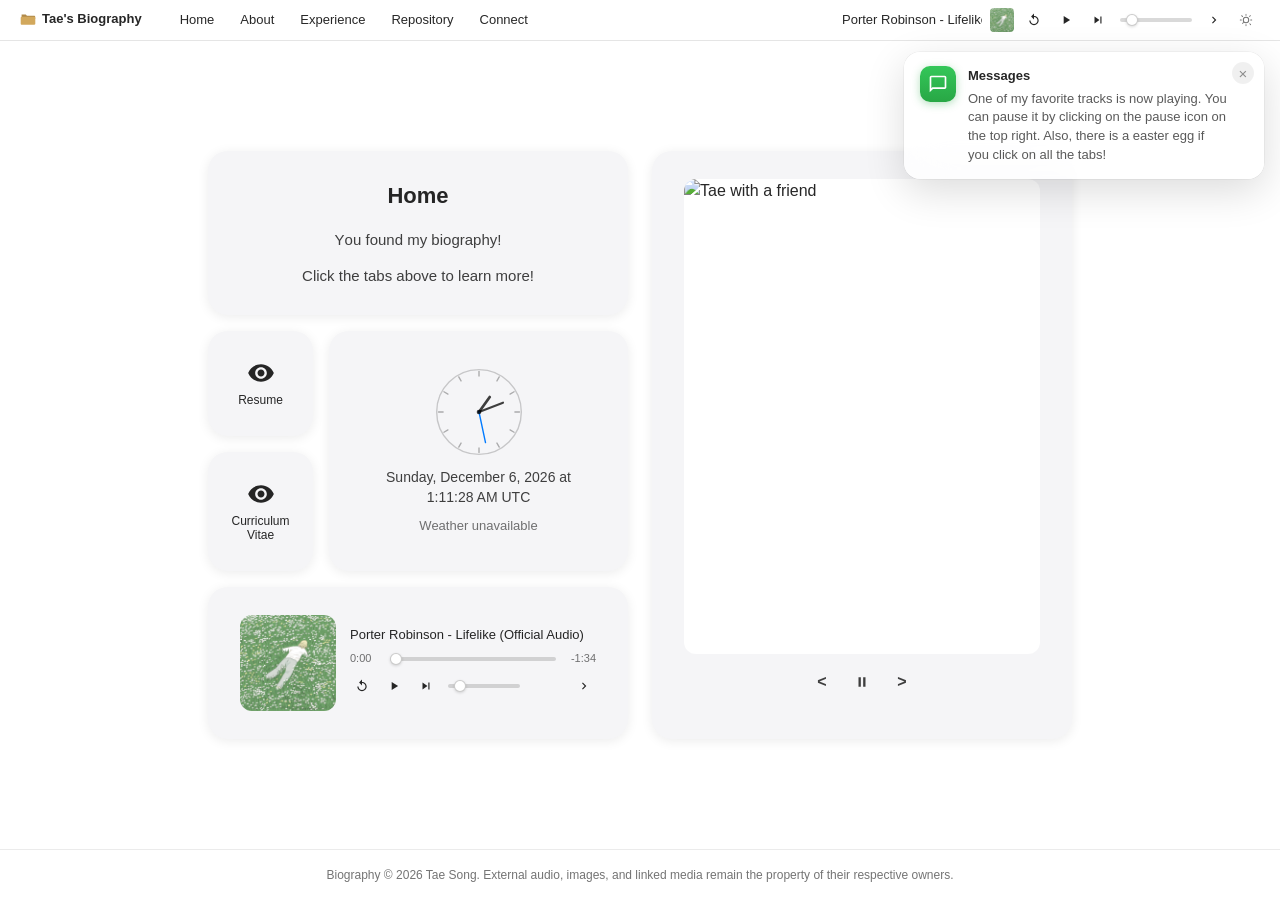
==== commit ec2411f7: "New category repository New category repository" ====
--- a/index.html
+++ b/index.html
@@ -58,6 +58,7 @@
         <a href="#home" data-page="home" class="active">Home</a>
         <a href="#about" data-page="about">About</a>
         <a href="#experience" data-page="experience">Experience</a>
+        <a href="#repository" data-page="repository">Repository</a>
         <a href="#connect" data-page="connect">Connect</a>
 
         <div class="music-player">
@@ -254,6 +255,13 @@
             </div>
         </section>
 
+        <section class="page-panel" data-page="repository" aria-label="Repository">
+            <div class="repository-main">
+                <div class="about-header" data-content="repository-header"></div>
+                <div class="repository-list" data-content="repository-items"></div>
+            </div>
+        </section>
+
         <section class="page-panel" data-page="connect" aria-label="Connect">
             <div class="connect-main">
                 <div class="connect-header" data-content="connect-header"></div>
--- a/style.css
+++ b/style.css
@@ -1240,6 +1240,138 @@
 	border-radius: 14px;
 	box-shadow: 0 1px 8px rgba(0, 0, 0, 0.08);
 }
+
+/* Repository */
+.repository-main {
+	display: flex;
+	flex-direction: column;
+	align-items: center;
+	gap: 8px;
+	max-width: 720px;
+	margin: 0 auto;
+	padding-bottom: 16px;
+}
+
+.repository-list {
+	display: flex;
+	flex-direction: column;
+	gap: 16px;
+	width: 100%;
+	padding: 0 24px;
+}
+
+.repository-card {
+	display: flex;
+	flex-direction: column;
+	align-items: stretch;
+	gap: 10px;
+	width: 100%;
+	padding: 20px 24px;
+	color: inherit;
+	text-decoration: none;
+	background-color: var(--card-bg);
+	transition: background-color 0.12s ease, box-shadow 0.15s ease;
+}
+
+a.repository-card:hover,
+a.repository-card:focus-visible {
+	background-color: var(--surface-hover);
+	box-shadow:
+		0 4px 16px rgba(0, 0, 0, 0.1),
+		inset 0 0 0 2px rgba(0, 122, 255, 0.38);
+	outline: none;
+}
+
+.repository-card-top {
+	display: flex;
+	align-items: center;
+	gap: 12px;
+}
+
+.repository-card-logo {
+	width: 28px;
+	height: 28px;
+	border-radius: 8px;
+	object-fit: cover;
+	flex-shrink: 0;
+}
+
+.repository-card[data-experience="melon-project"] .repository-card-logo {
+	border-radius: 0;
+}
+
+.repository-card h3 {
+	margin: 0;
+	font-size: 16px;
+	font-weight: 600;
+	color: var(--text-heading);
+}
+
+.repository-status {
+	display: inline-flex;
+	align-items: center;
+	gap: 8px;
+	margin-left: auto;
+	flex-shrink: 0;
+	font-size: 12px;
+	font-weight: 500;
+	color: var(--text-muted);
+}
+
+.repository-status .experience-status-dot {
+	margin-left: 0;
+}
+
+.repository-status .experience-status-dot::after {
+	inset: -6px;
+}
+
+.repository-description {
+	margin: 0;
+	font-size: 15px;
+	line-height: 1.5;
+	color: var(--text-body);
+}
+
+.repository-card-meta {
+	display: flex;
+	align-items: center;
+	flex-wrap: wrap;
+	gap: 8px 12px;
+	margin-top: 4px;
+}
+
+.repository-langs {
+	display: flex;
+	flex-wrap: wrap;
+	gap: 8px;
+}
+
+.repository-lang {
+	display: inline-flex;
+	align-items: center;
+	padding: 4px 10px;
+	font-size: 12px;
+	font-weight: 500;
+	line-height: 1.3;
+	color: var(--text-body);
+	background: var(--surface-elevated-bg);
+	border-radius: 999px;
+}
+
+.repository-updated {
+	font-size: 12px;
+	font-weight: 500;
+	color: var(--text-muted);
+}
+
+.repository-open {
+	margin-left: auto;
+	font-size: 12px;
+	font-weight: 600;
+	color: var(--text-body);
+}
+
 
 /* Connect */
 .connect-main {
@@ -1736,7 +1868,11 @@
 }
 
 html.system-dark-mode .connect-bubble:hover,
-html.easter-egg-dark-mode .connect-bubble:hover {
+html.easter-egg-dark-mode .connect-bubble:hover,
+html.system-dark-mode a.repository-card:hover,
+html.system-dark-mode a.repository-card:focus-visible,
+html.easter-egg-dark-mode a.repository-card:hover,
+html.easter-egg-dark-mode a.repository-card:focus-visible {
 	background-color: var(--surface-hover);
 }
 
@@ -1949,16 +2085,24 @@
 	animation: experience-status-breathe 2.4s ease-in-out infinite;
 }
 
-.experience-status-dot.is-current {
+.experience-status-dot.is-current,
+.experience-status-dot.is-live {
 	color: rgba(52, 199, 89, 0.75);
 	background-color: #34c759;
 	box-shadow: 0 0 6px 1px rgba(52, 199, 89, 0.55);
 }
 
-.experience-status-dot.is-in-progress {
+.experience-status-dot.is-in-progress,
+.experience-status-dot.is-progress {
 	color: rgba(255, 204, 0, 0.85);
 	background-color: #ffcc00;
 	box-shadow: 0 0 6px 1px rgba(255, 204, 0, 0.55);
+}
+
+.experience-status-dot.is-done {
+	color: rgba(255, 59, 48, 0.75);
+	background-color: #ff3b30;
+	box-shadow: 0 0 6px 1px rgba(255, 59, 48, 0.55);
 }
 
 .experience-status-dot::after {
@@ -2647,10 +2791,10 @@
 
 	nav {
 		display: grid;
-		grid-template-columns: repeat(4, 1fr);
+		grid-template-columns: repeat(5, 1fr);
 		grid-template-areas:
 			"brand brand brand brand player"
-			"home about experience connect";
+			"home about experience repository connect";
 		align-items: center;
 		gap: 6px 8px;
 		padding: 8px 12px;
@@ -2687,13 +2831,14 @@
 	nav a[href="#home"] { grid-area: home; }
 	nav a[href="#about"] { grid-area: about; }
 	nav a[href="#experience"] { grid-area: experience; }
+	nav a[href="#repository"] { grid-area: repository; }
 	nav a[href="#connect"] { grid-area: connect; }
 
 	nav.has-easter-egg {
-		grid-template-columns: repeat(5, 1fr);
+		grid-template-columns: repeat(6, 1fr);
 		grid-template-areas:
 			"brand brand brand brand player"
-			"home about experience connect easter";
+			"home about experience repository connect easter";
 	}
 
 	nav.has-easter-egg .nav-easter-egg {
@@ -2788,10 +2933,15 @@
 		max-width: none;
 	}
 
-	.connect-main {
+	.connect-main,
+	.repository-main {
 		max-width: none;
 		width: 100%;
 		padding: 0 0 16px;
+	}
+
+	.repository-list {
+		padding: 0 16px;
 	}
 
 	.experience-main {
@@ -2880,15 +3030,16 @@
 		grid-template-areas:
 			"brand brand brand brand"
 			"player player player player"
-			"home about experience connect";
+			"home about experience repository"
+			"connect connect connect connect";
 	}
 
 	nav.has-easter-egg {
 		grid-template-areas:
 			"brand brand brand brand"
 			"player player player player"
-			"home about experience connect"
-			"easter easter easter easter";
+			"home about experience repository"
+			"connect easter easter easter";
 	}
 
 	nav.has-easter-egg a[href="#easter-egg"] {
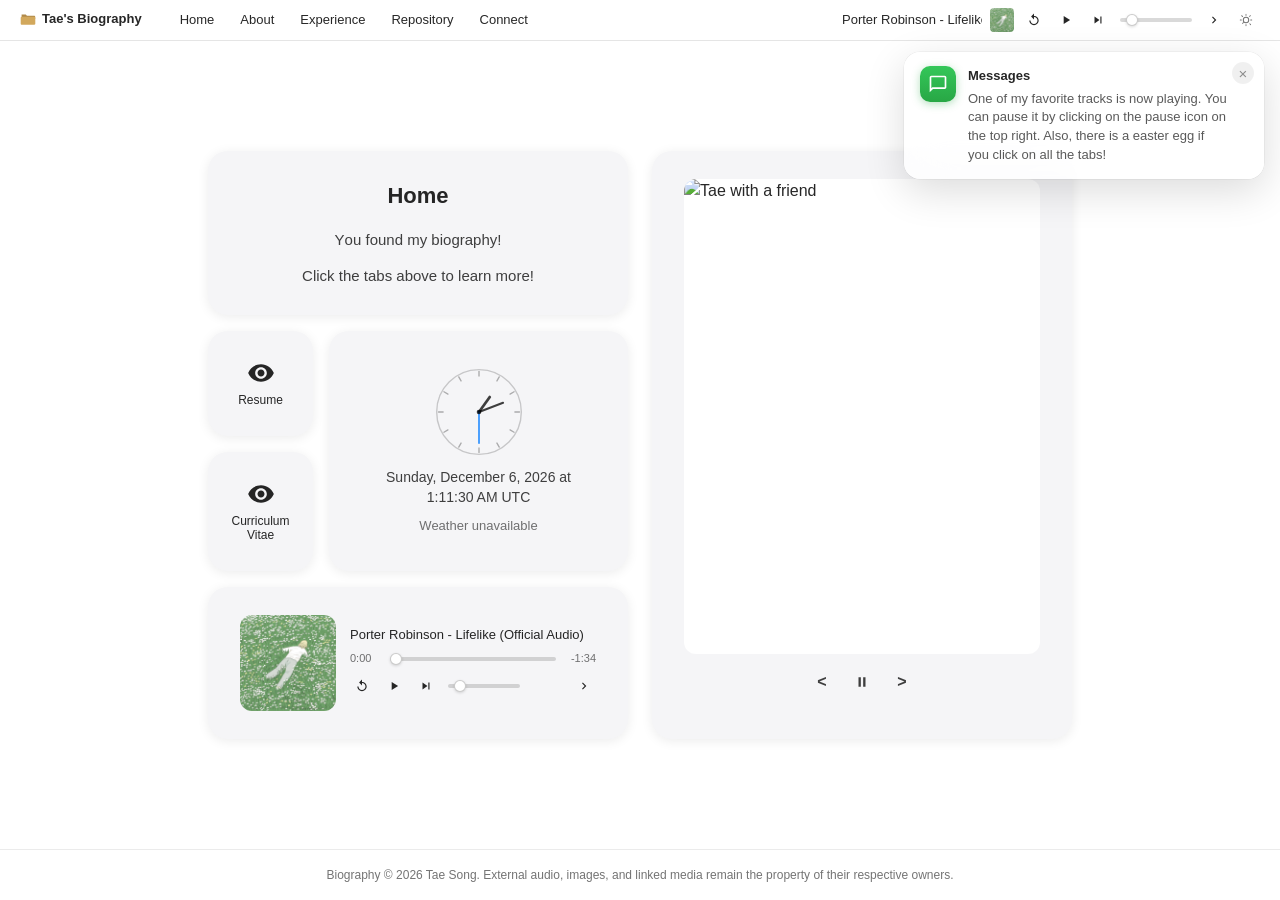
==== commit 0e73e9d9: "Repository update Repository update" ====
--- a/index.html
+++ b/index.html
@@ -325,6 +325,10 @@
                     <button type="button" class="window-control window-control-maximize" aria-label="Enter full screen" aria-pressed="false"></button>
                 </div>
                 <h3 id="pdfPreviewTitle">Preview</h3>
+                <div class="pdf-preview-actions">
+                    <a class="pdf-preview-action" id="pdfPreviewDownload" download>Download</a>
+                    <button type="button" class="pdf-preview-action" id="pdfPreviewPrint">Print</button>
+                </div>
             </div>
             <div id="pdfPreviewDocument" class="pdf-preview-document" hidden></div>
             <iframe id="pdfPreviewFrame" class="pdf-preview-frame" title="PDF preview" hidden></iframe>
--- a/style.css
+++ b/style.css
@@ -918,6 +918,38 @@
 	color: var(--text-body);
 }
 
+.pdf-preview-actions {
+	position: absolute;
+	right: 16px;
+	z-index: 2;
+	display: flex;
+	align-items: center;
+	gap: 8px;
+}
+
+.pdf-preview-action {
+	display: inline-flex;
+	align-items: center;
+	justify-content: center;
+	padding: 4px 10px;
+	border: none;
+	border-radius: 6px;
+	background: transparent;
+	font: inherit;
+	font-size: 12px;
+	font-weight: 600;
+	line-height: 1.2;
+	color: var(--text-body);
+	text-decoration: none;
+	cursor: pointer;
+}
+
+.pdf-preview-action:hover,
+.pdf-preview-action:focus-visible {
+	background: var(--surface-hover);
+	outline: none;
+}
+
 .pdf-preview-frame,
 .pdf-preview-document {
 	flex: 1;
@@ -1370,6 +1402,12 @@
 	font-size: 12px;
 	font-weight: 600;
 	color: var(--text-body);
+	text-decoration: none;
+}
+
+a.repository-card:hover .repository-open,
+a.repository-card:focus-visible .repository-open {
+	text-decoration: underline;
 }
 
 
